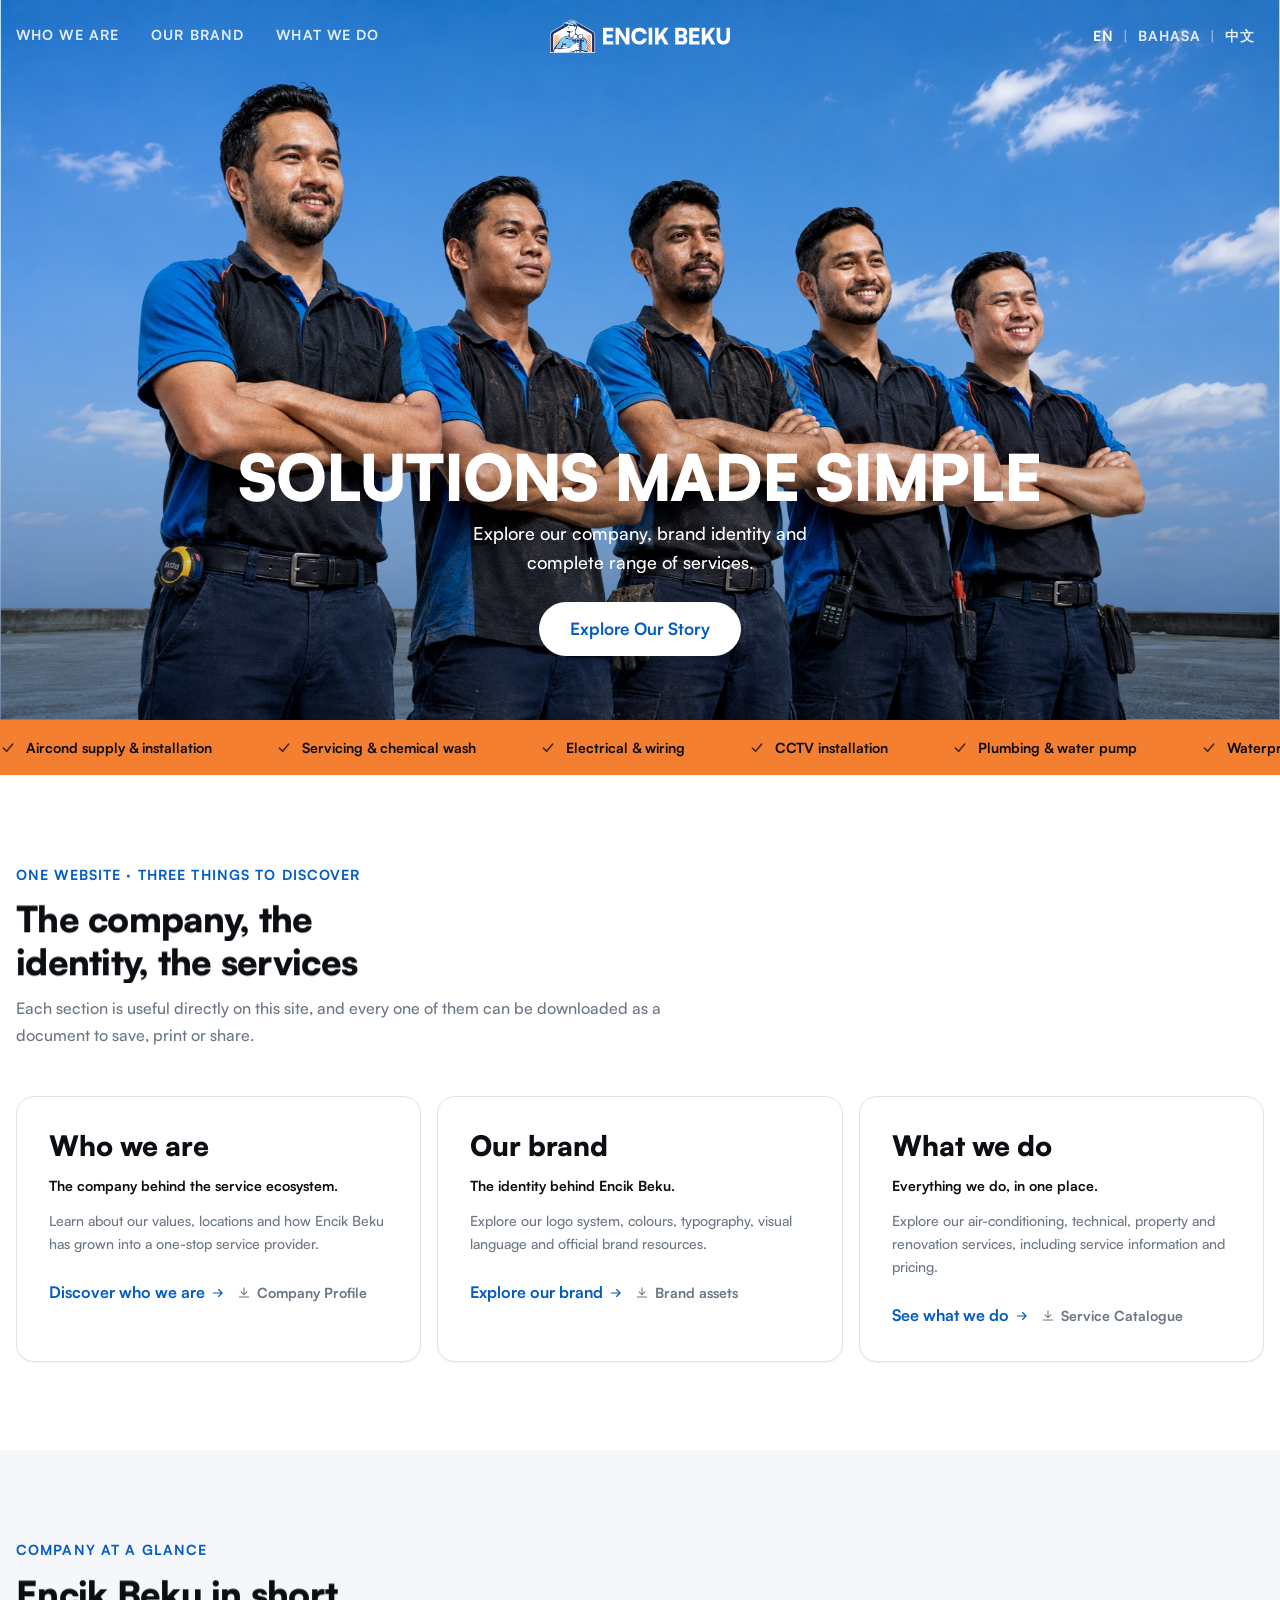
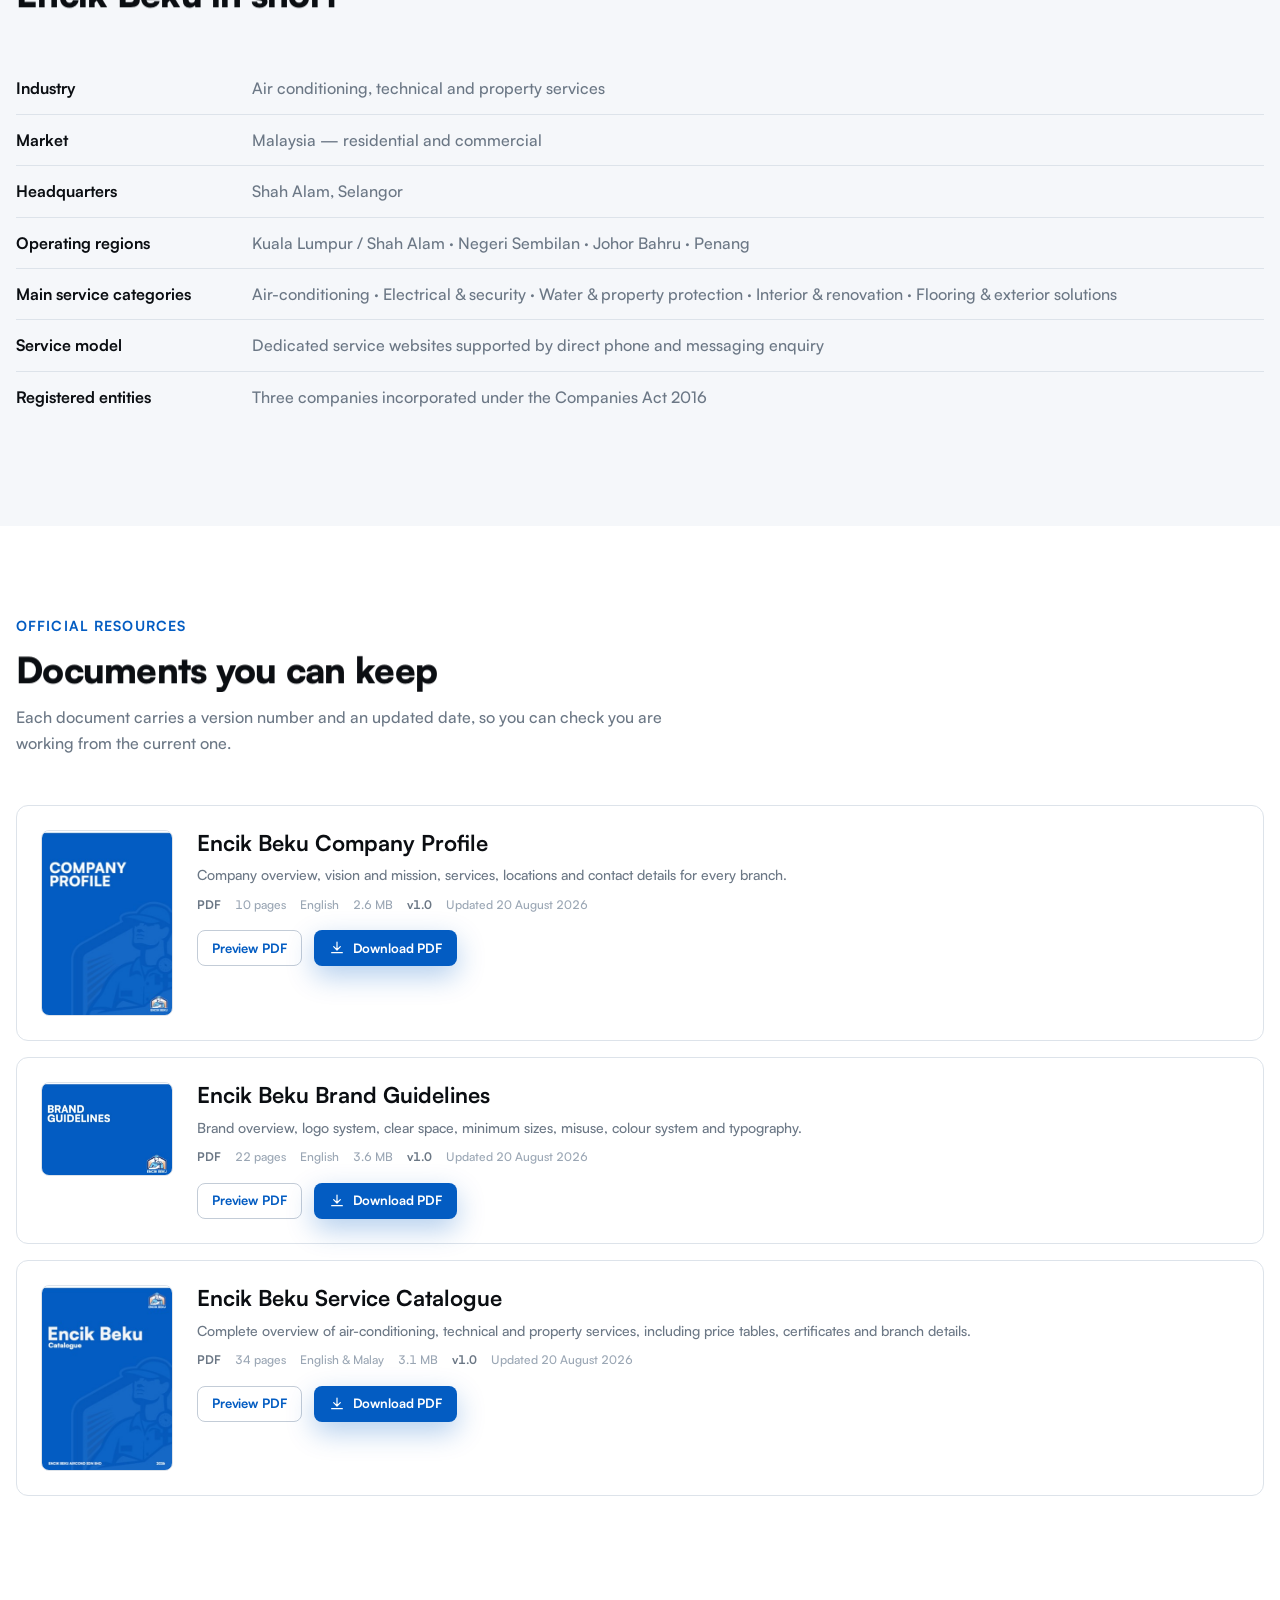
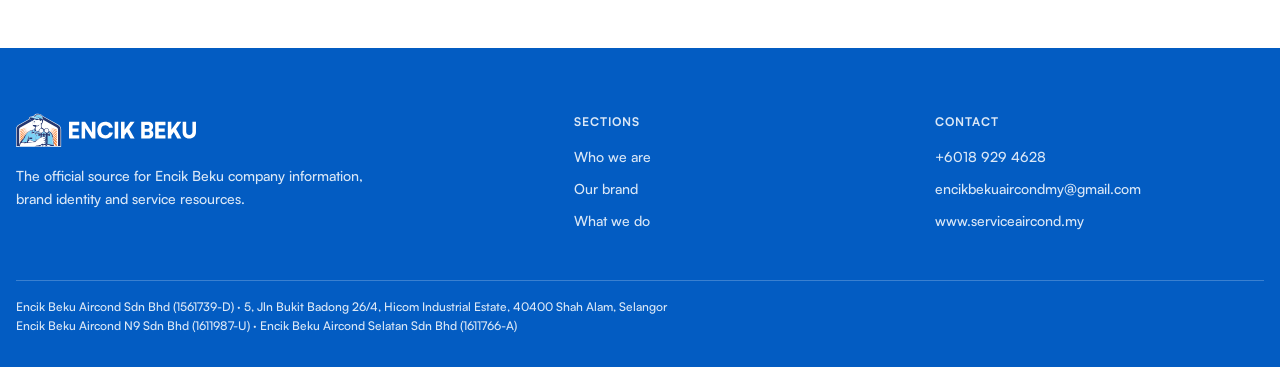
==== website/index.html @ e72db870 "Add the brand kit and the static site built from it The whole working tree was untracked until now, " ====
<!doctype html>
<html lang="en" data-theme="light">
<head>
<meta charset="utf-8">
<meta name="viewport" content="width=device-width, initial-scale=1">
<title>Encik Beku</title>
<meta name="description" content="The official source for Encik Beku company information, brand identity and guidelines, official brand assets, and complete service information with pricing.">
<link rel="stylesheet" href="../fonts/fonts.css?v=mtrzff9y">
<link rel="stylesheet" href="../tokens/tokens.css?v=mtrzff9y">
<link rel="stylesheet" href="site.css?v=mtrzff9y">
<link rel="icon" href="../svg/mark/encik-beku-mark-navy.svg">
</head>
<body>

<!-- Brand loader — horizontal wipe, per the webisoft reference.
     CSS-only and self-dismissing; see the note in site.css. -->
<div class="loader" aria-hidden="true">
  <div class="mark">
    <img class="wordmark" src="../svg/logo/encik-beku-primary-dark.svg" alt="">
  </div>
</div>

<svg width="0" height="0" style="position:absolute" aria-hidden="true"><defs>
  <g id="i-arrow" stroke="currentColor" stroke-width="2" fill="none" stroke-linecap="round" stroke-linejoin="round"><path d="M4 12h15M13 6l6 6-6 6"/></g>
  <g id="i-dl" stroke="currentColor" stroke-width="1.8" fill="none" stroke-linecap="round" stroke-linejoin="round"><path d="M12 3v12m0 0 5-5m-5 5-5-5M4 19h16"/></g>
  <g id="i-check" stroke="currentColor" stroke-width="2.4" fill="none" stroke-linecap="round" stroke-linejoin="round"><path d="m5 12 5 5L19 6"/></g>
</defs></svg>

<header class="site overlay">
  <div class="wrap nav">
    <nav>
      <a href="about.html" data-i18n="nav.about">Who we are</a>
      <a href="brand.html" data-i18n="nav.brand">Our brand</a>
      <a href="services.html" data-i18n="nav.services">What we do</a>
    </nav>
    <a class="brand" href="index.html" aria-label="Encik Beku"><img class="logo" src="../svg/logo/encik-beku-secondary-dark.svg" alt="Encik Beku"></a>
    <div class="langs" role="group" aria-label="Language">
      <button type="button" data-lang="en" aria-pressed="true">EN</button><span class="sep">|</span><button type="button" data-lang="ms" aria-pressed="false">Bahasa</button><span class="sep">|</span><button type="button" data-lang="zh" aria-pressed="false">中文</button>
    </div>
  </div>
</header>

<main>

<!-- The photograph, shown whole: no crop, no scrim, no filter. Its own
     aspect ratio sets the hero height. Copy overlaid bottom-left per the
     approved design; see the contrast note in site.css. -->
<section class="hero-overlay">
  <img src="img/hero-team-1788.jpg"
       srcset="img/hero-team-900.jpg 900w, img/hero-team-1788.jpg 1788w"
       sizes="100vw" width="1788" height="1006"
       alt="Five Encik Beku technicians standing together in uniform on a rooftop">
  <div class="copy">
    <div class="wrap">
      <h1 data-i18n="hero.title">Solutions Made Simple</h1>
      <p class="lede" data-i18n="hero.lede">Explore our company, brand identity and complete range of services.</p>
      <div class="cta-row">
        <a class="btn btn-lg pill on-photo" href="about.html" data-i18n="hero.cta">Explore Our Story</a>
      </div>
    </div>
  </div>
</section>

<!-- The one accent field on the page. Items are service statements, not
     performance claims — see CLAIMS-TO-VERIFY.md. Duplicated once and marked
     aria-hidden so the marquee can loop seamlessly without repeating to
     screen readers. -->
<div class="strip">
  <div class="track">
    <div class="item"><svg width="16" height="16" viewBox="0 0 24 24" aria-hidden="true"><use href="#i-check"/></svg>Aircond supply &amp; installation</div>
    <div class="item"><svg width="16" height="16" viewBox="0 0 24 24" aria-hidden="true"><use href="#i-check"/></svg>Servicing &amp; chemical wash</div>
    <div class="item"><svg width="16" height="16" viewBox="0 0 24 24" aria-hidden="true"><use href="#i-check"/></svg>Electrical &amp; wiring</div>
    <div class="item"><svg width="16" height="16" viewBox="0 0 24 24" aria-hidden="true"><use href="#i-check"/></svg>CCTV installation</div>
    <div class="item"><svg width="16" height="16" viewBox="0 0 24 24" aria-hidden="true"><use href="#i-check"/></svg>Plumbing &amp; water pump</div>
    <div class="item"><svg width="16" height="16" viewBox="0 0 24 24" aria-hidden="true"><use href="#i-check"/></svg>Waterproofing</div>
    <div class="item"><svg width="16" height="16" viewBox="0 0 24 24" aria-hidden="true"><use href="#i-check"/></svg>Interior &amp; renovation</div>
    <div class="item"><svg width="16" height="16" viewBox="0 0 24 24" aria-hidden="true"><use href="#i-check"/></svg>Published pricing</div>
    <div class="item" aria-hidden="true"><svg width="16" height="16" viewBox="0 0 24 24"><use href="#i-check"/></svg>Aircond supply &amp; installation</div>
    <div class="item" aria-hidden="true"><svg width="16" height="16" viewBox="0 0 24 24"><use href="#i-check"/></svg>Servicing &amp; chemical wash</div>
    <div class="item" aria-hidden="true"><svg width="16" height="16" viewBox="0 0 24 24"><use href="#i-check"/></svg>Electrical &amp; wiring</div>
    <div class="item" aria-hidden="true"><svg width="16" height="16" viewBox="0 0 24 24"><use href="#i-check"/></svg>CCTV installation</div>
    <div class="item" aria-hidden="true"><svg width="16" height="16" viewBox="0 0 24 24"><use href="#i-check"/></svg>Plumbing &amp; water pump</div>
    <div class="item" aria-hidden="true"><svg width="16" height="16" viewBox="0 0 24 24"><use href="#i-check"/></svg>Waterproofing</div>
    <div class="item" aria-hidden="true"><svg width="16" height="16" viewBox="0 0 24 24"><use href="#i-check"/></svg>Interior &amp; renovation</div>
    <div class="item" aria-hidden="true"><svg width="16" height="16" viewBox="0 0 24 24"><use href="#i-check"/></svg>Published pricing</div>
  </div>
</div>

<section class="section">
  <div class="wrap">
    <div class="sec-head">
      <div class="eyebrow" data-anim="rise" data-i18n="pillars.eyebrow">One website · three things to discover</div>
      <h2 data-anim="lines" data-i18n="pillars.title">The company, the identity, the services</h2>
      <p data-anim="rise">Each section is useful directly on this site, and every one of them can be downloaded as a document to save, print or share.</p>
    </div>

    <div class="grid g3" data-anim="stagger">
      <article class="pillar">
        <h3 data-i18n="p1.title">Who we are</h3>
        <p class="claim" data-i18n="p1.claim">The company behind the service ecosystem.</p>
        <p>Learn about our values, locations and how Encik Beku has grown into a one-stop service provider.</p>
        <div class="acts">
          <a class="primary" href="about.html">Discover who we are <svg width="14" height="14" viewBox="0 0 24 24" aria-hidden="true"><use href="#i-arrow"/></svg></a>
          <a class="secondary" href="downloads/Encik-Beku-Company-Profile-2026-v1.0.pdf" download><svg width="14" height="14" viewBox="0 0 24 24" aria-hidden="true"><use href="#i-dl"/></svg>Company Profile</a>
        </div>
      </article>

      <article class="pillar">
        <h3 data-i18n="p2.title">Our brand</h3>
        <p class="claim" data-i18n="p2.claim">The identity behind Encik Beku.</p>
        <p>Explore our logo system, colours, typography, visual language and official brand resources.</p>
        <div class="acts">
          <a class="primary" href="brand.html">Explore our brand <svg width="14" height="14" viewBox="0 0 24 24" aria-hidden="true"><use href="#i-arrow"/></svg></a>
          <a class="secondary" href="brand.html#assets"><svg width="14" height="14" viewBox="0 0 24 24" aria-hidden="true"><use href="#i-dl"/></svg>Brand assets</a>
        </div>
      </article>

      <article class="pillar">
        <h3 data-i18n="p3.title">What we do</h3>
        <p class="claim" data-i18n="p3.claim">Everything we do, in one place.</p>
        <p>Explore our air-conditioning, technical, property and renovation services, including service information and pricing.</p>
        <div class="acts">
          <a class="primary" href="services.html">See what we do <svg width="14" height="14" viewBox="0 0 24 24" aria-hidden="true"><use href="#i-arrow"/></svg></a>
          <a class="secondary" href="downloads/Encik-Beku-Service-Catalogue-2026-v1.0.pdf" download><svg width="14" height="14" viewBox="0 0 24 24" aria-hidden="true"><use href="#i-dl"/></svg>Service Catalogue</a>
        </div>
      </article>
    </div>
  </div>
</section>

<section class="section tint">
  <div class="wrap">
    <div class="sec-head">
      <div class="eyebrow" data-anim="rise" data-i18n="glance.eyebrow">Company at a glance</div>
      <h2 data-anim="lines" data-i18n="glance.title">Encik Beku in short</h2>
    </div>
    <dl class="deflist" data-anim="stagger">
      <div class="defrow"><dt data-i18n="g.industry">Industry</dt><dd>Air conditioning, technical and property services</dd></div>
      <div class="defrow"><dt data-i18n="g.market">Market</dt><dd>Malaysia — residential and commercial</dd></div>
      <div class="defrow"><dt data-i18n="g.hq">Headquarters</dt><dd>Shah Alam, Selangor</dd></div>
      <div class="defrow"><dt data-i18n="g.regions">Operating regions</dt><dd>Kuala Lumpur / Shah Alam · Negeri Sembilan · Johor Bahru · Penang</dd></div>
      <div class="defrow"><dt data-i18n="g.cats">Main service categories</dt><dd>Air-conditioning · Electrical &amp; security · Water &amp; property protection · Interior &amp; renovation · Flooring &amp; exterior solutions</dd></div>
      <div class="defrow"><dt data-i18n="g.model">Service model</dt><dd>Dedicated service websites supported by direct phone and messaging enquiry</dd></div>
      <div class="defrow"><dt data-i18n="g.entities">Registered entities</dt><dd>Three companies incorporated under the Companies Act 2016</dd></div>
    </dl>
  </div>
</section>

<section class="section">
  <div class="wrap">
    <div class="sec-head">
      <div class="eyebrow" data-anim="rise" data-i18n="docs.eyebrow">Official resources</div>
      <h2 data-anim="lines" data-i18n="docs.title">Documents you can keep</h2>
      <p data-anim="rise">Each document carries a version number and an updated date, so you can check you are working from the current one.</p>
    </div>
    <div class="grid" style="gap:var(--eb-space-4)" data-anim="stagger">

      <article class="dlcard">
        <div class="cover"><img src="img/covers/company-profile.jpg" alt="" width="296" height="420"></div>
        <div class="body">
          <h3 data-i18n="doc.profile">Encik Beku Company Profile</h3>
          <p>Company overview, vision and mission, services, locations and contact details for every branch.</p>
          <div class="specs"><span><b>PDF</b></span><span>10 pages</span><span>English</span><span>2.6 MB</span><span><b>v1.0</b></span><span>Updated 20 August 2026</span></div>
          <div class="acts">
            <a class="btn btn-ghost btn-sm" href="downloads/Encik-Beku-Company-Profile-2026-v1.0.pdf" target="_blank" rel="noopener" data-i18n="doc.preview">Preview PDF</a>
            <a class="btn btn-primary btn-sm" href="downloads/Encik-Beku-Company-Profile-2026-v1.0.pdf" download><svg width="16" height="16" viewBox="0 0 24 24" aria-hidden="true"><use href="#i-dl"/></svg><span data-i18n="doc.download">Download PDF</span></a>
          </div>
        </div>
      </article>

      <article class="dlcard">
        <div class="cover"><img src="img/covers/brand-guidelines.jpg" alt="" width="420" height="296"></div>
        <div class="body">
          <h3 data-i18n="doc.brand">Encik Beku Brand Guidelines</h3>
          <p>Brand overview, logo system, clear space, minimum sizes, misuse, colour system and typography.</p>
          <div class="specs"><span><b>PDF</b></span><span>22 pages</span><span>English</span><span>3.6 MB</span><span><b>v1.0</b></span><span>Updated 20 August 2026</span></div>
          <div class="acts">
            <a class="btn btn-ghost btn-sm" href="downloads/Encik-Beku-Brand-Guidelines-2026-v1.0.pdf" target="_blank" rel="noopener" data-i18n="doc.preview">Preview PDF</a>
            <a class="btn btn-primary btn-sm" href="downloads/Encik-Beku-Brand-Guidelines-2026-v1.0.pdf" download><svg width="16" height="16" viewBox="0 0 24 24" aria-hidden="true"><use href="#i-dl"/></svg><span data-i18n="doc.download">Download PDF</span></a>
          </div>
        </div>
      </article>

      <article class="dlcard">
        <div class="cover"><img src="img/covers/service-catalogue.jpg" alt="" width="296" height="420"></div>
        <div class="body">
          <h3 data-i18n="doc.cat">Encik Beku Service Catalogue</h3>
          <p>Complete overview of air-conditioning, technical and property services, including price tables, certificates and branch details.</p>
          <div class="specs"><span><b>PDF</b></span><span>34 pages</span><span>English &amp; Malay</span><span>3.1 MB</span><span><b>v1.0</b></span><span>Updated 20 August 2026</span></div>
          <div class="acts">
            <a class="btn btn-ghost btn-sm" href="downloads/Encik-Beku-Service-Catalogue-2026-v1.0.pdf" target="_blank" rel="noopener" data-i18n="doc.preview">Preview PDF</a>
            <a class="btn btn-primary btn-sm" href="downloads/Encik-Beku-Service-Catalogue-2026-v1.0.pdf" download><svg width="16" height="16" viewBox="0 0 24 24" aria-hidden="true"><use href="#i-dl"/></svg><span data-i18n="doc.download">Download PDF</span></a>
          </div>
        </div>
      </article>

    </div>
  </div>
</section>

</main>

<footer class="site">
  <div class="wrap">
    <div class="foot-grid">
      <div>
        <img src="../svg/logo/encik-beku-secondary-dark.svg" alt="Encik Beku">
        <p style="max-width:38ch">The official source for Encik Beku company information, brand identity and service resources.</p>
      </div>
      <div>
        <h4 data-i18n="foot.sections">Sections</h4>
        <ul>
          <li><a href="about.html">Who we are</a></li>
          <li><a href="brand.html">Our brand</a></li>
          <li><a href="services.html">What we do</a></li>
        </ul>
      </div>
      <div>
        <h4 data-i18n="foot.contact">Contact</h4>
        <ul>
          <li><a href="tel:+60189294628">+6018 929 4628</a></li>
          <li><a href="mailto:encikbekuaircondmy@gmail.com">encikbekuaircondmy@gmail.com</a></li>
          <li><a href="https://www.serviceaircond.my">www.serviceaircond.my</a></li>
        </ul>
      </div>
    </div>
    <div class="legal">
      Encik Beku Aircond Sdn Bhd (1561739-D) · 5, Jln Bukit Badong 26/4, Hicom Industrial Estate, 40400 Shah Alam, Selangor<br>
      Encik Beku Aircond N9 Sdn Bhd (1611987-U) · Encik Beku Aircond Selatan Sdn Bhd (1611766-A)
    </div>
  </div>
</footer>

<script src="anim.js?v=mtrzff9y"></script>
<script src="i18n.js"></script>
</body>
</html>
---- fonts/fonts.css ----
/* ─────────────────────────────────────────────────────────────
 * ENCIK BEKU — Satoshi @font-face declarations
 *
 * Import once, before tokens.css. From your app's stylesheet, using paths
 * relative to that stylesheet — for example:
 *   @import url('../fonts/fonts.css');
 *   @import url('../tokens/tokens.css');
 *
 * The src paths BELOW are relative to this file, so keep fonts.css sitting
 * next to the .otf files when you move the folder.
 * Licence: see LICENSE-SATOSHI.md — read it before redistributing.
 * ─────────────────────────────────────────────────────────────
 */

@font-face {
  font-family: 'Satoshi';
  src: url('./Satoshi-Light.otf') format('opentype');
  font-weight: 300;
  font-style: normal;
  font-display: swap;
}
@font-face {
  font-family: 'Satoshi';
  src: url('./Satoshi-LightItalic.otf') format('opentype');
  font-weight: 300;
  font-style: italic;
  font-display: swap;
}
@font-face {
  font-family: 'Satoshi';
  src: url('./Satoshi-Regular.otf') format('opentype');
  font-weight: 400;
  font-style: normal;
  font-display: swap;
}
@font-face {
  font-family: 'Satoshi';
  src: url('./Satoshi-Italic.otf') format('opentype');
  font-weight: 400;
  font-style: italic;
  font-display: swap;
}

/* Medium 500 — body copy (Guidelines p.22) */
@font-face {
  font-family: 'Satoshi';
  src: url('./Satoshi-Medium.otf') format('opentype');
  font-weight: 500;
  font-style: normal;
  font-display: swap;
}
@font-face {
  font-family: 'Satoshi';
  src: url('./Satoshi-MediumItalic.otf') format('opentype');
  font-weight: 500;
  font-style: italic;
  font-display: swap;
}

/* Bold 700 — subheadlines */
@font-face {
  font-family: 'Satoshi';
  src: url('./Satoshi-Bold.otf') format('opentype');
  font-weight: 700;
  font-style: normal;
  font-display: swap;
}
@font-face {
  font-family: 'Satoshi';
  src: url('./Satoshi-BoldItalic.otf') format('opentype');
  font-weight: 700;
  font-style: italic;
  font-display: swap;
}

/* Black 900 — headlines */
@font-face {
  font-family: 'Satoshi';
  src: url('./Satoshi-Black.otf') format('opentype');
  font-weight: 900;
  font-style: normal;
  font-display: swap;
}
@font-face {
  font-family: 'Satoshi';
  src: url('./Satoshi-BlackItalic.otf') format('opentype');
  font-weight: 900;
  font-style: italic;
  font-display: swap;
}
---- tokens/tokens.css ----
/* ─────────────────────────────────────────────────────────────
 * ENCIK BEKU — design tokens (CSS custom properties)
 * v1.0.0 · locked 2026-08-19 · Encik Beku Aircond Sdn Bhd
 *
 * GENERATED FILE — do not edit by hand.
 * Source: tokens/tokens.source.mjs · rebuild: node tools/build-tokens.mjs
 * ─────────────────────────────────────────────────────────────
 */


:root {

  /* ── Brand palette · 60/30/10 (Guidelines p.19) ───────── */
  --eb-tech-blue: #035CC2;   /* Primary · 60% · dominant brand colour */
  --eb-french-blue: #1B3F83; /* Secondary · 30% · deep headlines, dark surfaces */
  --eb-fresh-sky: #00B0FC;   /* Secondary · 30% · bright highlight, fills only */
  --eb-frozen-lake: #7BD2F6; /* Accent · 10% · soft tint, callout fills */
  --eb-pumpkin: #F47F30;     /* Accent · 10% · the only warm accent, CTAs */

  /* ── Logo inks · reproduction ONLY, never for layout ──── */
  --eb-ink-navy: #24366F;
  --eb-ink-orange: #F67F31;
  --eb-ink-sky: #7BD3F7;
  --eb-ink-white: #FFFFFF;

  /* ── Blue scale ──────────────────────────────────────── */
  --eb-blue-50: #EAF3FD;
  --eb-blue-100: #D2E6FB;
  --eb-blue-200: #A9CFF6;
  --eb-blue-300: #7BD2F6;
  --eb-blue-400: #2D86E0;
  --eb-blue-500: #035CC2;
  --eb-blue-600: #024A9E;
  --eb-blue-700: #1B3F83;
  --eb-blue-800: #142F62;
  --eb-blue-900: #0D1F42;

  /* ── Neutral scale ───────────────────────────────────── */
  --eb-neutral-0: #FFFFFF;
  --eb-neutral-50: #F5F7FA;
  --eb-neutral-100: #ECEFF3;
  --eb-neutral-200: #DDE3EA;
  --eb-neutral-300: #C3CCD7;
  --eb-neutral-400: #9AA6B4;
  --eb-neutral-500: #6B7785;
  --eb-neutral-600: #4B5563;
  --eb-neutral-700: #333B45;
  --eb-neutral-800: #1C222A;
  --eb-neutral-900: #0B0E12;

  /* ── Accessibility-derived (CI.md §9) ─────────────────── */
  --eb-pumpkin-ink: #B84E06;
  --eb-on-accent: #0B0E12;

  /* ── Status · outside the brand palette by design ─────── */
  --eb-success: #0D8149;
  --eb-warning: #B54708;
  --eb-danger: #B42318;
  --eb-info: #1B3F83;
  --eb-whatsapp: #25D366;

  /* ── Typography (Guidelines p.21–22) ──────────────────── */
  --eb-font-sans: 'Satoshi', system-ui, -apple-system, 'Segoe UI', Roboto, sans-serif;
  --eb-font-display: 'Satoshi', system-ui, sans-serif;
  --eb-fw-light: 300;
  --eb-fw-regular: 400;
  --eb-fw-medium: 500;
  --eb-fw-bold: 700;
  --eb-fw-black: 900;
  --eb-text-xs: 0.75rem;
  --eb-text-sm: 0.875rem;
  --eb-text-base: 1rem;
  --eb-text-md: 1.125rem;
  --eb-text-lg: 1.375rem;
  --eb-text-xl: 1.75rem;
  --eb-text-2xl: 2.25rem;
  --eb-text-3xl: 3rem;
  --eb-text-4xl: 4rem;
  --eb-text-5xl: 5.25rem;
  --eb-leading-tight: 1.02;
  --eb-leading-snug: 1.18;
  --eb-leading-normal: 1.5;
  --eb-leading-relaxed: 1.65;
  --eb-tracking-tight: -0.02em;
  --eb-tracking-snug: -0.01em;
  --eb-tracking-normal: 0;
  --eb-tracking-wide: 0.08em;

  /* ── Space · radius · shadow · motion ─────────────────── */
  --eb-space-1: 4px;
  --eb-space-2: 8px;
  --eb-space-3: 12px;
  --eb-space-4: 16px;
  --eb-space-5: 24px;
  --eb-space-6: 32px;
  --eb-space-7: 48px;
  --eb-space-8: 64px;
  --eb-space-9: 96px;
  --eb-space-10: 128px;
  --eb-radius-xs: 4px;
  --eb-radius-sm: 8px;
  --eb-radius-md: 12px;
  --eb-radius-lg: 18px;
  --eb-radius-xl: 26px;
  --eb-radius-pill: 999px;
  --eb-shadow-xs: 0 1px 2px rgba(13, 31, 66, 0.06);
  --eb-shadow-sm: 0 2px 6px rgba(13, 31, 66, 0.08);
  --eb-shadow-md: 0 8px 20px rgba(13, 31, 66, 0.10);
  --eb-shadow-lg: 0 18px 40px rgba(13, 31, 66, 0.14);
  --eb-shadow-brand: 0 10px 28px rgba(3, 92, 194, 0.30);
  --eb-shadow-accent: 0 8px 20px rgba(244, 127, 48, 0.32);
  --eb-dur-fast: 140ms;
  --eb-dur: 220ms;
  --eb-dur-slow: 420ms;
  --eb-ease: cubic-bezier(0.22, 1, 0.36, 1);
  --eb-ease-in-out: cubic-bezier(0.4, 0, 0.2, 1);

  /* ── Semantic · light theme (consume these) ───────────── */
  --eb-fg-1: #0B0E12;
  --eb-fg-2: #6B7785;
  --eb-fg-3: #9AA6B4;
  --eb-fg-brand: #035CC2;
  --eb-fg-on-brand: #FFFFFF;
  --eb-fg-on-brand-muted: rgba(255, 255, 255, 0.86);
  --eb-fg-on-brand-subtle: rgba(255, 255, 255, 0.72);
  --eb-border-on-brand: rgba(255, 255, 255, 0.22);
  --eb-border-on-brand-strong: rgba(255, 255, 255, 0.45);
  --eb-bg-on-brand-hover: rgba(255, 255, 255, 0.12);
  --eb-fg-on-accent: #0B0E12;
  --eb-fg-accent: #B84E06;
  --eb-bg-1: #FFFFFF;
  --eb-bg-2: #F5F7FA;
  --eb-bg-3: #ECEFF3;
  --eb-bg-brand: #035CC2;
  --eb-bg-brand-deep: #1B3F83;
  --eb-bg-accent: #F47F30;
  --eb-bg-tint: #EAF3FD;
  --eb-border-1: #DDE3EA;
  --eb-border-2: #C3CCD7;
  --eb-border-brand: #035CC2;
  --eb-brand-hover: #024FA8;
  --eb-brand-press: #024089;
  --eb-accent-hover: #E06F1C;
  --eb-accent-press: #D2600F;
  --eb-focus-ring: rgba(3, 92, 194, 0.35);
}

/* ── Dark theme ───────────────────────────────────────────── */
:root[data-theme="dark"] {
  --eb-fg-1: #F5F7FA;
  --eb-fg-2: #C3CCD7;
  --eb-fg-3: #9AA6B4;
  --eb-fg-brand: #7BD2F6;
  --eb-fg-on-brand: #FFFFFF;
  --eb-fg-on-brand-muted: rgba(255, 255, 255, 0.86);
  --eb-fg-on-brand-subtle: rgba(255, 255, 255, 0.72);
  --eb-border-on-brand: rgba(255, 255, 255, 0.22);
  --eb-border-on-brand-strong: rgba(255, 255, 255, 0.45);
  --eb-bg-on-brand-hover: rgba(255, 255, 255, 0.12);
  --eb-fg-on-accent: #0B0E12;
  --eb-fg-accent: #F47F30;
  --eb-bg-1: #0D1F42;
  --eb-bg-2: #0A1730;
  --eb-bg-3: #142F62;
  --eb-bg-brand: #035CC2;
  --eb-bg-brand-deep: #1B3F83;
  --eb-bg-accent: #F47F30;
  --eb-bg-tint: rgba(123, 210, 246, 0.12);
  --eb-border-1: rgba(255, 255, 255, 0.14);
  --eb-border-2: rgba(255, 255, 255, 0.24);
  --eb-border-brand: #7BD2F6;
  --eb-brand-hover: #2D86E0;
  --eb-brand-press: #035CC2;
  --eb-accent-hover: #F79A5C;
  --eb-accent-press: #F47F30;
  --eb-focus-ring: rgba(123, 210, 246, 0.45);
}

@media (prefers-color-scheme: dark) {
  :root:not([data-theme="light"]) {
    --eb-fg-1: #F5F7FA;
    --eb-fg-2: #C3CCD7;
    --eb-fg-3: #9AA6B4;
    --eb-fg-brand: #7BD2F6;
    --eb-fg-on-brand: #FFFFFF;
    --eb-fg-on-brand-muted: rgba(255, 255, 255, 0.86);
    --eb-fg-on-brand-subtle: rgba(255, 255, 255, 0.72);
    --eb-border-on-brand: rgba(255, 255, 255, 0.22);
    --eb-border-on-brand-strong: rgba(255, 255, 255, 0.45);
    --eb-bg-on-brand-hover: rgba(255, 255, 255, 0.12);
    --eb-fg-on-accent: #0B0E12;
    --eb-fg-accent: #F47F30;
    --eb-bg-1: #0D1F42;
    --eb-bg-2: #0A1730;
    --eb-bg-3: #142F62;
    --eb-bg-brand: #035CC2;
    --eb-bg-brand-deep: #1B3F83;
    --eb-bg-accent: #F47F30;
    --eb-bg-tint: rgba(123, 210, 246, 0.12);
    --eb-border-1: rgba(255, 255, 255, 0.14);
    --eb-border-2: rgba(255, 255, 255, 0.24);
    --eb-border-brand: #7BD2F6;
    --eb-brand-hover: #2D86E0;
    --eb-brand-press: #035CC2;
    --eb-accent-hover: #F79A5C;
    --eb-accent-press: #F47F30;
    --eb-focus-ring: rgba(123, 210, 246, 0.45);
  }
}

/* ── Reduced motion ───────────────────────────────────────── */
@media (prefers-reduced-motion: reduce) {
  :root {
    --eb-dur-fast: 0ms;
    --eb-dur: 0ms;
    --eb-dur-slow: 0ms;
  }
}

/* ── Semantic type classes ────────────────────────────────── */
.eb-display {
  font-family: var(--eb-font-display);
  font-weight: var(--eb-fw-black);
  font-size: var(--eb-text-5xl);
  line-height: var(--eb-leading-tight);
  letter-spacing: var(--eb-tracking-tight);
  color: var(--eb-fg-1);
  text-transform: uppercase;
}
.eb-h1 {
  font-family: var(--eb-font-display);
  font-weight: var(--eb-fw-black);
  font-size: var(--eb-text-3xl);
  line-height: var(--eb-leading-tight);
  letter-spacing: var(--eb-tracking-tight);
  color: var(--eb-fg-1);
}
.eb-h2 {
  font-family: var(--eb-font-sans);
  font-weight: var(--eb-fw-black);
  font-size: var(--eb-text-2xl);
  line-height: var(--eb-leading-snug);
  letter-spacing: var(--eb-tracking-snug);
  color: var(--eb-fg-1);
}
.eb-h3 {
  font-family: var(--eb-font-sans);
  font-weight: var(--eb-fw-bold);
  font-size: var(--eb-text-xl);
  line-height: var(--eb-leading-snug);
  letter-spacing: var(--eb-tracking-snug);
  color: var(--eb-fg-1);
}
.eb-h4 {
  font-family: var(--eb-font-sans);
  font-weight: var(--eb-fw-bold);
  font-size: var(--eb-text-lg);
  line-height: var(--eb-leading-snug);
  letter-spacing: var(--eb-tracking-normal);
  color: var(--eb-fg-1);
}
.eb-body {
  font-family: var(--eb-font-sans);
  font-weight: var(--eb-fw-medium);
  font-size: var(--eb-text-base);
  line-height: var(--eb-leading-relaxed);
  letter-spacing: var(--eb-tracking-normal);
  color: var(--eb-fg-1);
}
.eb-body-sm {
  font-family: var(--eb-font-sans);
  font-weight: var(--eb-fw-medium);
  font-size: var(--eb-text-sm);
  line-height: var(--eb-leading-normal);
  letter-spacing: var(--eb-tracking-normal);
  color: var(--eb-fg-2);
}
.eb-caption {
  font-family: var(--eb-font-sans);
  font-weight: var(--eb-fw-medium);
  font-size: var(--eb-text-xs);
  line-height: var(--eb-leading-normal);
  letter-spacing: var(--eb-tracking-normal);
  color: var(--eb-fg-3);
}
.eb-eyebrow {
  font-family: var(--eb-font-sans);
  font-weight: var(--eb-fw-bold);
  font-size: var(--eb-text-sm);
  line-height: var(--eb-leading-normal);
  letter-spacing: var(--eb-tracking-wide);
  color: var(--eb-fg-brand);
  text-transform: uppercase;
}
.eb-price {
  font-family: var(--eb-font-sans);
  font-weight: var(--eb-fw-black);
  font-size: var(--eb-text-2xl);
  line-height: var(--eb-leading-tight);
  letter-spacing: var(--eb-tracking-tight);
  color: var(--eb-fg-brand);
}
---- website/site.css ----
/* ─────────────────────────────────────────────────────────────
 * ENCIK BEKU — website styles
 *
 * Shared by index / about / brand / catalog. Every colour, size,
 * radius, shadow and duration resolves to an --eb-* token from the
 * brand kit. A raw hex in this file is a gap in the kit, and belongs
 * in tokens/tokens.source.mjs — not here.
 * ───────────────────────────────────────────────────────────── */

/* ═══════════════════════════════════════════════════════════
 * Type scale
 *
 * Modelled on hatamex.agency, read from their stylesheet rather than
 * guessed: they do NOT scale the root font size at all
 * (`html{scroll-behavior:smooth;overflow-x:hidden}` — no font-size).
 * Type is fixed, steps at breakpoints, and simply stops growing; the
 * container caps at 1312px and centres.
 *
 * This replaces the earlier `font-size: clamp(16px, 1.25vw, 32px)`,
 * which scaled the root with the viewport. That made the layout
 * proportional, but it also meant body copy hit 32px on a 2560 display —
 * which is why the site read as oversized in fullscreen.
 *
 * Headings still use clamp(), but every ceiling is a fixed rem value.
 * With the root pinned at 16px those ceilings are absolute, so type
 * grows with the window up to a point and then holds.
 * ═══════════════════════════════════════════════════════════ */
html {
  font-size: 100%;          /* 16px. Never scaled — see above. */
  color-scheme: light;      /* single-theme; ignore the browser's dark setting */
  overflow-x: hidden;       /* nothing may push the page sideways */
}

:root {
  --eb-space-1: 0.25rem;  --eb-space-2: 0.5rem;   --eb-space-3: 0.75rem;
  --eb-space-4: 1rem;     --eb-space-5: 1.5rem;   --eb-space-6: 2rem;
  --eb-space-7: 3rem;     --eb-space-8: 4rem;     --eb-space-9: 5.5rem;
  --eb-space-10: 8rem;
  --eb-radius-xs: 0.25rem; --eb-radius-sm: 0.5rem; --eb-radius-md: 0.75rem;
  --eb-radius-lg: 1.125rem; --eb-radius-xl: 1.625rem;

  --eb-ease-quart: cubic-bezier(0.165, 0.84, 0.44, 1);
  --eb-ease-smooth: cubic-bezier(0.77, 0, 0.175, 1);
}

*, *::before, *::after { box-sizing: border-box; }
html { scroll-behavior: smooth; }
body {
  margin: 0;
  font-family: var(--eb-font-sans);
  font-weight: var(--eb-fw-medium);
  font-size: var(--eb-text-base);
  line-height: var(--eb-leading-relaxed);
  color: var(--eb-fg-1);
  background: var(--eb-bg-1);
  -webkit-font-smoothing: antialiased;
}
img { max-width: 100%; display: block; }
a { color: inherit; }

.wrap { width: min(82rem, 100% - var(--eb-space-6)); margin-inline: auto; }
.section { padding: var(--eb-space-9) 0; }
.section.tint { background: var(--eb-neutral-50); }
.section.tight { padding: var(--eb-space-8) 0; }

/* ── Type ────────────────────────────────────────────────── */
h1, h2, h3, h4 { margin: 0; text-wrap: balance; }
.eyebrow {
  font-size: var(--eb-text-sm); font-weight: var(--eb-fw-bold);
  letter-spacing: var(--eb-tracking-wide); text-transform: uppercase;
  color: var(--eb-fg-brand);
}
h1 {
  font-size: clamp(2rem, 4.4vw, 3.25rem);
  font-weight: var(--eb-fw-black);
  line-height: var(--eb-leading-tight);
  letter-spacing: var(--eb-tracking-tight);
}
h2 {
  font-size: clamp(1.5rem, 2.9vw, 2.25rem);
  font-weight: var(--eb-fw-black);
  line-height: var(--eb-leading-snug);
  letter-spacing: var(--eb-tracking-tight);
}
h3 { font-size: var(--eb-text-lg); font-weight: var(--eb-fw-bold); line-height: var(--eb-leading-snug); }
h4 { font-size: var(--eb-text-md); font-weight: var(--eb-fw-bold); }
p  { margin: 0; }
.lede { font-size: var(--eb-text-md); color: var(--eb-fg-2); max-width: 62ch; }
.prose { display: grid; gap: var(--eb-space-4); max-width: 68ch; color: var(--eb-fg-2); }
.prose strong { color: var(--eb-fg-1); font-weight: var(--eb-fw-bold); }
.sec-head { max-width: 64ch; margin-bottom: var(--eb-space-7); display: grid; gap: var(--eb-space-3); }
.sec-head p { color: var(--eb-fg-2); }
.muted { color: var(--eb-fg-2); }
.small { font-size: var(--eb-text-sm); }
.tnum  { font-variant-numeric: tabular-nums; }

/* ── Buttons ─────────────────────────────────────────────── */
.btn {
  display: inline-flex; align-items: center; justify-content: center;
  gap: var(--eb-space-2);
  height: 2.75rem; padding: 0 1.375rem;
  border: 1px solid transparent;
  border-radius: var(--eb-radius-sm);
  font: inherit; font-size: 0.9375rem; font-weight: var(--eb-fw-bold);
  letter-spacing: var(--eb-tracking-snug);
  white-space: nowrap; flex-shrink: 0;
  text-decoration: none; cursor: pointer;
  transition: transform var(--eb-dur-fast) var(--eb-ease),
              box-shadow var(--eb-dur-fast) var(--eb-ease),
              background-color var(--eb-dur-fast) var(--eb-ease);
}
.btn:hover { transform: translateY(-2px); }
.btn svg { flex-shrink: 0; }
.btn-lg { height: 3.375rem; padding: 0 1.875rem; font-size: 1.0625rem; }
.btn-sm { height: 2.25rem; padding: 0 0.875rem; font-size: 0.8125rem; }

.btn-primary { background: var(--eb-bg-brand); color: var(--eb-fg-on-brand); box-shadow: var(--eb-shadow-brand); }
.btn-primary:hover { background: var(--eb-brand-hover); }
/* Near-black ink, never white — white on Pumpkin is 2.65:1. CI.md §6.3 */
.btn-accent { background: var(--eb-bg-accent); color: var(--eb-on-accent); box-shadow: var(--eb-shadow-accent); }
.btn-accent:hover { background: var(--eb-accent-hover); }
.btn-ghost { background: transparent; color: var(--eb-fg-brand); border-color: var(--eb-border-2); }
.btn-ghost:hover { background: var(--eb-bg-2); }
.btn-ghost.on-blue { color: var(--eb-fg-on-brand); border-color: var(--eb-border-on-brand-strong); }
.btn-ghost.on-blue:hover { background: var(--eb-bg-on-brand-hover); }

:where(a, button, input, select):focus-visible {
  outline: 2px solid var(--eb-border-brand);
  outline-offset: 2px;
  box-shadow: 0 0 0 4px var(--eb-focus-ring);
}

/* ── Header ──────────────────────────────────────────────── */
header.site {
  position: sticky; top: 0; z-index: 50;
  background: var(--eb-bg-1);
  border-bottom: 1px solid var(--eb-border-1);
}
.nav {
  display: grid;
  grid-template-columns: 1fr auto 1fr;   /* nav · logo · language */
  align-items: center;
  gap: var(--eb-space-5);
  height: 4.5rem;
}
.nav .logo { width: 11.25rem; flex-shrink: 0; }   /* ≥120px secondary min, CI.md §2.8 */
.nav .brand { justify-self: center; display: block; }
.nav nav { display: flex; gap: var(--eb-space-6); align-items: center; }
.nav nav a {
  text-decoration: none;
  font-size: var(--eb-text-sm); font-weight: var(--eb-fw-bold);
  letter-spacing: var(--eb-tracking-wide); text-transform: uppercase;
  color: var(--eb-fg-2);
  padding: 0.375rem 0; border-bottom: 2px solid transparent;
  transition: color var(--eb-dur-fast) var(--eb-ease);
}
.nav nav a:hover { color: var(--eb-fg-brand); }
.nav nav a[aria-current="page"] { color: var(--eb-fg-brand); border-bottom-color: var(--eb-fg-brand); }

/* ── Language switcher ──────────────────────────────────────
 * One language per page is the rule (CI.md §8.3), so this swaps the whole
 * page rather than mixing. Rendered as buttons, not links: it changes the
 * current page's language, it does not navigate.
 */
.langs {
  justify-self: end;
  display: flex; align-items: center; gap: 0;
  font-size: var(--eb-text-sm); font-weight: var(--eb-fw-bold);
  letter-spacing: var(--eb-tracking-wide);
}
.langs button {
  appearance: none; background: none; border: 0; cursor: pointer;
  font: inherit; letter-spacing: inherit; text-transform: uppercase;
  color: var(--eb-fg-3); padding: 0.375rem 0.55rem;
  transition: color var(--eb-dur-fast) var(--eb-ease);
}
.langs button:hover { color: var(--eb-fg-brand); }
.langs button[aria-pressed="true"] { color: var(--eb-fg-1); }
.langs .sep { color: var(--eb-border-2); user-select: none; }

@media (max-width: 940px) {
  .nav {
    grid-template-columns: auto 1fr; gap: var(--eb-space-3);
    height: auto; padding: var(--eb-space-3) 0;
  }
  .nav .brand { justify-self: start; order: 1; }
  .nav .logo { width: 9.375rem; }
  .langs { order: 2; justify-self: end; }
  .nav nav { order: 3; grid-column: 1 / -1; overflow-x: auto; gap: var(--eb-space-4); }
}

/* Anchored sections must clear the sticky header */
:target, [id] { scroll-margin-top: 5.75rem; }

/* ── Page head ───────────────────────────────────────────── */
.pagehead {
  background: var(--eb-bg-1); color: var(--eb-fg-1);
  padding: var(--eb-space-9) 0 var(--eb-space-8);
  position: relative; overflow: hidden;
  border-bottom: 1px solid var(--eb-border-1);
}
.pagehead .wrap { position: relative; z-index: 1; }

/* Split hero — copy left, photograph right. The photo carries the right side,
   so the radiating-lines motif is suppressed here; running both makes the
   field busy and the stripes read as artefacts across the sky. */
.pagehead.split::after { display: none; }
.pagehead.split .wrap {
  display: grid; grid-template-columns: 1.02fr 0.98fr;
  gap: var(--eb-space-7); align-items: center;
}
.hero-photo {
  border-radius: var(--eb-radius-lg); overflow: hidden;
  box-shadow: 0 24px 60px rgba(13, 31, 66, .35);
  /* A hairline of Frozen Lake ties the photo to the palette without a border
     that would read as the keyline the logo rules forbid elsewhere. */
  outline: 1px solid var(--eb-border-on-brand); outline-offset: 0;
}
/* height:auto, not 100% — with `height:100%` the winner depends on whether the
   parent resolves a definite height, so the same markup rendered 370px tall on
   the multi-page site and 800px in the single-file build. Letting aspect-ratio
   govern alone makes the box deterministic in any container. */
.hero-photo img { display: block; width: 100%; height: auto; aspect-ratio: 3 / 2; object-fit: cover; }
@media (max-width: 900px) {
  .pagehead.split .wrap { grid-template-columns: 1fr; gap: var(--eb-space-6); }
  .hero-photo { order: -1; }
}
.pagehead .eyebrow { color: var(--eb-fg-brand); }
.pagehead h1 { margin: var(--eb-space-3) 0 var(--eb-space-4); }
.pagehead .lede { color: var(--eb-fg-2); }
.cta-row { display: flex; flex-wrap: wrap; gap: var(--eb-space-3); margin-top: var(--eb-space-5); }

/* ── Cards ───────────────────────────────────────────────── */
.card {
  background: var(--eb-bg-1); border: 1px solid var(--eb-border-1);
  border-radius: var(--eb-radius-md); padding: var(--eb-space-5);
  display: grid; gap: var(--eb-space-2); align-content: start;
}
.grid { display: grid; gap: var(--eb-space-4); }
.g2 { grid-template-columns: repeat(auto-fit, minmax(20rem, 1fr)); }
.g3 { grid-template-columns: repeat(auto-fit, minmax(17.5rem, 1fr)); }
.g4 { grid-template-columns: repeat(auto-fit, minmax(13.4375rem, 1fr)); }

/* Hub cards — the three doors */
.door {
  display: grid; gap: var(--eb-space-3); align-content: start;
  padding: var(--eb-space-6); border-radius: var(--eb-radius-lg);
  border: 1px solid var(--eb-border-1); background: var(--eb-bg-1);
  text-decoration: none; color: inherit;
  box-shadow: var(--eb-shadow-xs);
  transition: transform var(--eb-dur) var(--eb-ease), box-shadow var(--eb-dur) var(--eb-ease);
}
.door:hover { transform: translateY(-3px); box-shadow: var(--eb-shadow-lg); }
.door .ic {
  width: 3.25rem; height: 3.25rem; border-radius: var(--eb-radius-sm);
  display: grid; place-items: center;
  background: var(--eb-bg-tint); color: var(--eb-fg-brand);
}
.door .go {
  margin-top: var(--eb-space-2); font-weight: var(--eb-fw-bold);
  color: var(--eb-fg-brand); display: inline-flex; align-items: center; gap: 0.375rem;
  font-size: var(--eb-text-sm);
}

/* ── Stats ───────────────────────────────────────────────── */
.stat { border-top: 3px solid var(--eb-bg-brand); padding-top: var(--eb-space-4); }
.stat:nth-child(2) { border-color: var(--eb-fresh-sky); }
.stat:nth-child(3) { border-color: var(--eb-frozen-lake); }
.stat:nth-child(4) { border-color: var(--eb-bg-accent); }
.stat .big {
  font-size: var(--eb-text-3xl); font-weight: var(--eb-fw-black);
  line-height: 1; letter-spacing: var(--eb-tracking-tight); color: var(--eb-french-blue);
}
.stat .lbl { font-weight: var(--eb-fw-bold); margin: var(--eb-space-2) 0 var(--eb-space-1); }
.stat p { font-size: var(--eb-text-sm); color: var(--eb-fg-2); }

/* ── Download bar ────────────────────────────────────────── */
.dl {
  display: flex; flex-wrap: wrap; align-items: center; gap: var(--eb-space-4);
  padding: var(--eb-space-5); border-radius: var(--eb-radius-md);
  background: var(--eb-bg-1); border: 1px solid var(--eb-border-1);
}
.dl .txt { flex: 1 1 20rem; display: grid; gap: 0.25rem; }
.dl .txt b { font-weight: var(--eb-fw-bold); }
.dl .meta { font-size: var(--eb-text-sm); color: var(--eb-fg-2); }

/* ── Tables ──────────────────────────────────────────────── */
.tablewrap { overflow-x: auto; border-radius: var(--eb-radius-md); border: 1px solid var(--eb-border-1); }
table { width: 100%; border-collapse: collapse; font-size: var(--eb-text-sm); min-width: 32.5rem; }
thead th {
  text-align: left; padding: 0.75rem 0.875rem;
  background: var(--eb-bg-brand); color: var(--eb-fg-on-brand);
  font-size: var(--eb-text-xs); font-weight: var(--eb-fw-bold);
  letter-spacing: var(--eb-tracking-wide); text-transform: uppercase;
  white-space: nowrap;
}
thead th.num, td.num { text-align: right; font-variant-numeric: tabular-nums; white-space: nowrap; }
tbody td { padding: 0.6875rem 0.875rem; border-bottom: 1px solid var(--eb-border-1); vertical-align: top; }
tbody tr:last-child td, tbody tr:last-child th { border-bottom: 0; }
tbody tr:nth-child(even) { background: var(--eb-bg-2); }
tbody th {
  text-align: left; padding: 0.6875rem 0.875rem; font-weight: var(--eb-fw-bold);
  border-bottom: 1px solid var(--eb-border-1); white-space: nowrap;
}
caption {
  caption-side: top; text-align: left; padding: 0 0 var(--eb-space-3);
  font-weight: var(--eb-fw-bold); color: var(--eb-fg-1);
}
.hp {
  display: inline-block; min-width: 3.25rem; text-align: center;
  padding: 2px 8px; border-radius: var(--eb-radius-xs);
  background: var(--eb-bg-tint); color: var(--eb-french-blue);
  font-size: var(--eb-text-xs); font-weight: var(--eb-fw-bold);
}

/* ── Price / service blocks ──────────────────────────────── */
.svc-head {
  display: flex; flex-wrap: wrap; align-items: baseline; gap: var(--eb-space-3);
  margin-bottom: var(--eb-space-3);
}
.from-price {
  font-size: var(--eb-text-xl); font-weight: var(--eb-fw-black);
  color: var(--eb-fg-brand); letter-spacing: var(--eb-tracking-tight);
  font-variant-numeric: tabular-nums;
}
.from-label { font-size: var(--eb-text-sm); color: var(--eb-fg-2); }
.note {
  font-size: var(--eb-text-sm); color: var(--eb-fg-2);
  border-left: 3px solid var(--eb-frozen-lake);
  padding: 2px 0 2px var(--eb-space-3); margin-top: var(--eb-space-3);
}

/* ── Chips ───────────────────────────────────────────────── */
.chip {
  display: inline-flex; align-items: center; gap: 0.375rem;
  padding: 0.3125rem 0.75rem; border-radius: var(--eb-radius-pill);
  border: 1px solid; font-size: var(--eb-text-xs); font-weight: var(--eb-fw-bold);
  line-height: 1; white-space: nowrap;
}
.chip.brand   { background: var(--eb-bg-brand); color: var(--eb-fg-on-brand); border-color: transparent; }
.chip.accent  { background: var(--eb-bg-accent); color: var(--eb-on-accent); border-color: transparent; }
.chip.tint    { background: var(--eb-bg-tint); color: var(--eb-french-blue); border-color: transparent; }
.chip.ok      { background: rgba(13,129,73,.10); color: var(--eb-success); border-color: rgba(13,129,73,.24); }
.chip.no      { background: rgba(180,35,24,.10); color: var(--eb-danger);  border-color: rgba(180,35,24,.24); }

/* ── Brand page: swatches & assets ───────────────────────── */
.swatch { border-radius: var(--eb-radius-md); overflow: hidden; border: 1px solid var(--eb-border-1); }
.swatch .chip-fill { height: 6.75rem; display: grid; place-items: center; font-weight: var(--eb-fw-black); }
.swatch .meta { padding: var(--eb-space-4); display: grid; gap: 0.1875rem; font-size: var(--eb-text-sm); }
.swatch .meta b { font-size: var(--eb-text-base); font-weight: var(--eb-fw-bold); }
.swatch .meta code {
  font-family: ui-monospace, SFMono-Regular, Menlo, monospace;
  font-size: var(--eb-text-xs); color: var(--eb-fg-2);
}
.swatch .role { color: var(--eb-fg-2); }

.asset {
  border: 1px solid var(--eb-border-1); border-radius: var(--eb-radius-md);
  overflow: hidden; display: grid; grid-template-rows: 1fr auto;
}
.asset .prev { display: grid; place-items: center; padding: var(--eb-space-5); min-height: 9.375rem; }
.asset .prev.light { background: var(--eb-bg-2); }
.asset .prev.dark  { background: var(--eb-french-blue); }
.asset .prev img { width: 100%; max-width: 13.125rem; }
.asset .bar {
  display: flex; align-items: center; justify-content: space-between; gap: var(--eb-space-3);
  padding: var(--eb-space-3) var(--eb-space-4); border-top: 1px solid var(--eb-border-1);
  font-size: var(--eb-text-sm);
}
.asset .bar b { font-weight: var(--eb-fw-bold); }
.asset .bar .fmt { color: var(--eb-fg-2); font-size: var(--eb-text-xs); }
.dl-links { display: flex; gap: 0.625rem; }
.dl-links a {
  font-size: var(--eb-text-xs); font-weight: var(--eb-fw-bold);
  color: var(--eb-fg-brand); text-decoration: none;
  padding: 0.25rem 0.5625rem; border: 1px solid var(--eb-border-2); border-radius: var(--eb-radius-xs);
}
.dl-links a:hover { background: var(--eb-bg-tint); }

.rules { display: grid; gap: var(--eb-space-3); }
.rule {
  display: flex; gap: var(--eb-space-3); align-items: flex-start;
  padding: var(--eb-space-4); border-radius: var(--eb-radius-md);
  border: 1px solid var(--eb-border-1); background: var(--eb-bg-1);
}
.rule .n {
  width: 1.625rem; height: 1.625rem; flex-shrink: 0; border-radius: var(--eb-radius-pill);
  display: grid; place-items: center; font-size: var(--eb-text-xs);
  font-weight: var(--eb-fw-black); background: var(--eb-danger); color: var(--eb-fg-on-brand);
}

.typespec { display: grid; gap: var(--eb-space-4); }
.typerow {
  display: flex; flex-wrap: wrap; align-items: baseline; gap: var(--eb-space-4);
  padding-bottom: var(--eb-space-4); border-bottom: 1px solid var(--eb-border-1);
}
.typerow .demo { flex: 1 1 21.25rem; }
.typerow .spec { font-size: var(--eb-text-sm); color: var(--eb-fg-2); min-width: 11.875rem; }

/* ── Branches & contact ──────────────────────────────────── */
.branch { display: flex; gap: var(--eb-space-3); align-items: flex-start; }
.branch svg { color: var(--eb-fg-brand); flex-shrink: 0; margin-top: 0.1875rem; }
.branch b { display: block; }
.branch span { font-size: var(--eb-text-sm); color: var(--eb-fg-2); }

.band {
  background: var(--eb-bg-brand-deep); color: var(--eb-fg-on-brand);
  border-radius: var(--eb-radius-xl); padding: var(--eb-space-7);
  display: flex; flex-wrap: wrap; gap: var(--eb-space-5);
  align-items: center; justify-content: space-between;
}
.band p { margin-top: var(--eb-space-2); color: var(--eb-fg-on-brand-muted); max-width: 46ch; }

/* ── Footer ──────────────────────────────────────────────── */
footer.site {
  background: var(--eb-bg-brand); color: var(--eb-fg-on-brand-muted);
  padding: var(--eb-space-8) 0 var(--eb-space-6); font-size: var(--eb-text-sm);
  margin-top: var(--eb-space-8);
}
footer.site img { width: 11.25rem; margin-bottom: var(--eb-space-4); }
.foot-grid { display: grid; grid-template-columns: 1.6fr 1fr 1fr; gap: var(--eb-space-6); }
@media (max-width: 780px) { .foot-grid { grid-template-columns: 1fr; } }
footer.site h4 {
  font-size: var(--eb-text-xs); text-transform: uppercase;
  letter-spacing: var(--eb-tracking-wide); color: var(--eb-fg-on-brand-muted);
  margin-bottom: var(--eb-space-3);
}
footer.site ul { list-style: none; margin: 0; padding: 0; display: grid; gap: var(--eb-space-2); }
/* WCAG 2.2 SC 2.5.8 — a footer link is a standalone target, not inline
   prose, so it needs 24px at every width. Mobile widens it to 44px below. */
footer.site ul a { display: inline-flex; align-items: center; min-height: 1.5rem; }
footer.site a { text-decoration: none; }
footer.site a:hover { color: var(--eb-fg-on-brand); }
.legal {
  margin-top: var(--eb-space-7); padding-top: var(--eb-space-4);
  border-top: 1px solid var(--eb-border-on-brand);
  color: var(--eb-fg-on-brand-muted); font-size: var(--eb-text-xs); line-height: 1.6;
}


@media (prefers-reduced-motion: reduce) {
  html { scroll-behavior: auto; }
  .btn:hover, .door:hover { transform: none; }
}


/* ═══════════════════════════════════════════════════════════
 * Resource-site components
 * The site is a corporate profile + brand book + catalogue, not a
 * sales page: informational actions, no urgency devices, no floating
 * contact button. See Website Structure brief §1 and §24.
 * ═══════════════════════════════════════════════════════════ */

/* ── Pillar cards (homepage) ─────────────────────────────── */
.pillar {
  display: grid; gap: var(--eb-space-3); align-content: start;
  padding: var(--eb-space-6); border-radius: var(--eb-radius-lg);
  border: 1px solid var(--eb-border-1); background: var(--eb-bg-1);
  box-shadow: var(--eb-shadow-xs);
}
.pillar h3 { font-size: var(--eb-text-xl); font-weight: var(--eb-fw-black); }
.pillar .claim { font-weight: var(--eb-fw-bold); color: var(--eb-fg-1); }
.pillar p { color: var(--eb-fg-2); font-size: var(--eb-text-sm); }
.pillar .acts { display: flex; flex-wrap: wrap; gap: var(--eb-space-3); margin-top: var(--eb-space-3); }
.pillar .primary {
  font-weight: var(--eb-fw-bold); color: var(--eb-fg-brand);
  text-decoration: none; display: inline-flex; align-items: center; gap: 0.375rem;
}
.pillar .primary:hover { text-decoration: underline; }
.pillar .secondary {
  font-size: var(--eb-text-sm); font-weight: var(--eb-fw-bold);
  color: var(--eb-fg-2); text-decoration: none;
  display: inline-flex; align-items: center; gap: 0.375rem;
}
.pillar .secondary:hover { color: var(--eb-fg-brand); }

/* ── Service cards & category bands ──────────────────────────
   Encik Beku's own work photography, lifted out of the source PDFs by
   tools/build-service-photos.sh. Every frame is the same cast in the same
   uniform, so the set reads as one company rather than as stock.
   The originals are portrait; both crops sit high because the work — hands,
   tools, the unit being serviced — is in the upper half of every frame. */
.svccard {
  display: grid; grid-template-rows: auto 1fr; align-content: start;
  border: 1px solid var(--eb-border-1); border-radius: var(--eb-radius-md);
  background: var(--eb-bg-1); overflow: hidden;
}
.svccard img {
  display: block; width: 100%; height: auto; aspect-ratio: 4 / 5;
  object-fit: cover; object-position: 50% 30%;
  align-self: start;            /* a stretched grid item ignores aspect-ratio */
  background: var(--eb-bg-2);
}
.svccard .txt { padding: var(--eb-space-4) var(--eb-space-5) var(--eb-space-5); }
.svccard h4 { font-size: var(--eb-text-base); margin-bottom: 0.35rem; }
.svccard p { color: var(--eb-fg-2); font-size: var(--eb-text-sm); }

/* A category opens with a face, so a long price list gains a rhythm. */
.catband {
  display: grid; grid-template-columns: 13.5rem minmax(0, 1fr);
  gap: var(--eb-space-6); align-items: center;
  margin-bottom: var(--eb-space-7);
}
.catband img {
  display: block; width: 100%; height: auto; aspect-ratio: 4 / 5;
  align-self: start;
  object-fit: cover; object-position: 50% 30%;
  border-radius: var(--eb-radius-md); background: var(--eb-bg-2);
}
.catband .sec-head { margin-bottom: 0; }
@media (max-width: 700px) {
  .catband { grid-template-columns: 1fr; gap: var(--eb-space-4); }
  .catband img { aspect-ratio: 16 / 9; object-position: 50% 28%; }
}

/* ── Download card — brief §20 ───────────────────────────── */
.dlcard {
  display: grid; grid-template-columns: 8.25rem 1fr;
  gap: var(--eb-space-5); align-items: start;
  padding: var(--eb-space-5); border-radius: var(--eb-radius-md);
  border: 1px solid var(--eb-border-1); background: var(--eb-bg-1);
}
.dlcard .cover {
  border-radius: var(--eb-radius-sm); overflow: hidden;
  border: 1px solid var(--eb-border-1); background: var(--eb-bg-2);
  /* No fixed ratio: the Brand Guidelines is A4 landscape, the other two are
     A4 portrait. Each cover keeps its own shape rather than being cropped. */
}
.dlcard .cover img { width: 100%; height: auto; display: block; }
.dlcard .body { display: grid; gap: var(--eb-space-2); }
.dlcard h3 { font-size: var(--eb-text-lg); }
.dlcard p { color: var(--eb-fg-2); font-size: var(--eb-text-sm); }
.dlcard .specs {
  display: flex; flex-wrap: wrap; gap: 0.375rem 0.875rem;
  font-size: var(--eb-text-xs); color: var(--eb-fg-3);
  font-variant-numeric: tabular-nums;
}
.dlcard .specs b { color: var(--eb-fg-2); font-weight: var(--eb-fw-bold); }
.dlcard .acts { display: flex; flex-wrap: wrap; gap: var(--eb-space-3); margin-top: var(--eb-space-2); }
@media (max-width: 620px) {
  .dlcard { grid-template-columns: 1fr; }
  .dlcard .cover { max-width: 132px; }
}

/* ── Service ecosystem — brief §6.8 ──────────────────────── */
.eco { display: grid; gap: var(--eb-space-3); max-width: 680px; }
.eco .tier {
  display: flex; align-items: center; gap: var(--eb-space-4);
  padding: var(--eb-space-4) var(--eb-space-5);
  border-radius: var(--eb-radius-md); background: var(--eb-bg-2);
  border-left: 4px solid var(--eb-frozen-lake);
}
.eco .tier.root { background: var(--eb-bg-brand); color: var(--eb-fg-on-brand); border-left-color: var(--eb-bg-accent); }
.eco .tier.root .sub { color: var(--eb-fg-on-brand-muted); }
.eco .tier b { font-weight: var(--eb-fw-bold); white-space: nowrap; }
.eco .tier .sub { font-size: var(--eb-text-sm); color: var(--eb-fg-2); }
.eco .link { width: 2px; height: 0.875rem; background: var(--eb-border-2); margin-left: 1.75rem; }

/* ── Definition rows (Company at a glance, tone of voice) ── */
.deflist { display: grid; gap: 0; }
.defrow {
  display: grid; grid-template-columns: 13.75rem 1fr; gap: var(--eb-space-4);
  padding: var(--eb-space-3) 0; border-bottom: 1px solid var(--eb-border-1);
}
.defrow:last-child { border-bottom: 0; }
.defrow dt { font-weight: var(--eb-fw-bold); color: var(--eb-fg-1); }
.defrow dd { margin: 0; color: var(--eb-fg-2); }
@media (max-width: 620px) { .defrow { grid-template-columns: 1fr; gap: 2px; } }

/* ── Do / Don't lists — brief §11 ────────────────────────── */
.dodont { display: grid; gap: var(--eb-space-2); }
.dodont li { display: flex; gap: var(--eb-space-3); align-items: flex-start; font-size: var(--eb-text-sm); }
.dodont { list-style: none; margin: 0; padding: 0; }
.dodont .yes, .dodont .no {
  width: 1.25rem; height: 1.25rem; flex-shrink: 0; border-radius: var(--eb-radius-pill);
  display: grid; place-items: center; margin-top: 1px;
}
.dodont .yes { background: rgba(13,129,73,.12); color: var(--eb-success); }
.dodont .no  { background: rgba(180,35,24,.10); color: var(--eb-danger); }

/* ── Tagline ─────────────────────────────────────────────── */
.tagline {
  font-weight: var(--eb-fw-black);
  font-size: var(--eb-text-2xl);
  letter-spacing: var(--eb-tracking-tight);
  color: var(--eb-fg-brand);
}

/* ── Effective-date stamp — brief §17, §21 ───────────────── */
.stamp {
  display: inline-flex; align-items: center; gap: 0.5rem;
  padding: 0.375rem 0.875rem; border-radius: var(--eb-radius-pill);
  background: var(--eb-bg-tint); color: var(--eb-french-blue);
  font-size: var(--eb-text-xs); font-weight: var(--eb-fw-bold);
  font-variant-numeric: tabular-nums;
}

/* ═══════════════════════════════════════════════════════════
 * Photo hero — whole image, copy overlaid
 *
 * The photograph is used EXACTLY as supplied: no crop, no scrim, no
 * filter, no object-fit cover. `height: auto` lets its own aspect ratio
 * set the hero height, so the full frame is always visible.
 *
 * The copy is overlaid bottom-left per the approved design. Measured
 * honestly: white text over this frame runs 1.5–2.0:1 worst-case where
 * the sky shows through, against a 4.5:1 AA requirement. Fixing that
 * would need a scrim on the image, which is explicitly ruled out, so
 * this is a signed-off trade — not an oversight. If it ever needs
 * addressing, the routes that do NOT touch the layout are a darker
 * export of the photograph, or a text-shadow on .hero-overlay .copy.
 * ═══════════════════════════════════════════════════════════ */

/* Header floats on the photograph. Absolute, not sticky: a white-on-photo
   header would vanish the moment it scrolled onto white content. */
header.site.overlay {
  position: absolute; inset: 0 0 auto; z-index: 30;
  background: transparent; border-bottom: 0;
}
header.site.overlay .nav nav a,
header.site.overlay .langs button { color: var(--eb-fg-on-brand-muted); }
header.site.overlay .langs button[aria-pressed="true"] { color: var(--eb-fg-on-brand); }
header.site.overlay .langs .sep { color: var(--eb-border-on-brand-strong); }
header.site.overlay .nav nav a:hover { border-bottom-color: var(--eb-fg-on-brand); }
header.site.overlay .nav nav a[aria-current="page"] {
  color: var(--eb-fg-on-brand); border-bottom-color: var(--eb-fg-on-brand);
}

.hero-overlay { position: relative; background: var(--eb-neutral-900); }
.hero-overlay > img {
  display: block; width: 100%; height: auto;   /* whole frame, never cropped */
}
.hero-overlay .copy {
  position: absolute; left: 0; right: 0; bottom: 0;
  padding-bottom: var(--eb-space-8);
  color: var(--eb-fg-on-brand);
  text-align: center;
}
.hero-overlay h1 {
  margin: 0 auto var(--eb-space-3);
  font-size: clamp(2.1rem, 5.6vw, 4rem);
  text-transform: uppercase;
  line-height: .95;
  letter-spacing: -0.02em;
  max-width: 18ch;
}
.hero-overlay .lede {
  color: var(--eb-fg-on-brand);
  max-width: 34ch;
  margin-inline: auto;
  font-size: var(--eb-text-md);
}
.hero-overlay .cta-row { margin-top: var(--eb-space-5); justify-content: center; }

/* Pill controls, per the approved design */
.btn.pill { border-radius: var(--eb-radius-pill); }
.btn.on-photo {
  background: var(--eb-neutral-0); color: var(--eb-fg-brand);
  border-color: transparent; box-shadow: var(--eb-shadow-md);
}
.btn.on-photo:hover { background: var(--eb-blue-50); }

/* Below ~700px the image is short enough that overlaid copy would cover the
   technicians entirely, so it drops onto Tech Blue underneath instead. The
   header comes off the photograph for the same reason — at this width the
   nav wraps to a second row and lands across the faces, where white type has
   no reliable contrast. On Tech Blue it is a guaranteed 6.34:1, and the
   white-wordmark logo still reads correctly. */
@media (max-width: 700px) {
  header.site.overlay { position: static; background: var(--eb-bg-brand); }
  .hero-overlay .copy {
    position: static; background: var(--eb-bg-brand);
    padding: var(--eb-space-6) 0;
  }
  .hero-overlay h1 { max-width: none; }
}

/* ── Feature strip ───────────────────────────────────────────
 * Pumpkin Spice, used once, as the single accent field on the page —
 * this is where the 10% budget is spent. Ink is near-black, never white:
 * white on Pumpkin is 2.65:1 and fails, near-black is 7.30:1. (The
 * reference this is modelled on uses white on orange; that part is not
 * reproducible within our own contrast rule.)
 */
.strip {
  background: var(--eb-bg-accent); color: var(--eb-on-accent);
  overflow: hidden; padding: var(--eb-space-4) 0;
}
.strip .track {
  display: flex; align-items: center; gap: var(--eb-space-8);
  width: max-content;
  animation: strip-scroll 46s linear infinite;
}
.strip .item {
  display: inline-flex; align-items: center; gap: 0.625rem;
  font-size: var(--eb-text-sm); font-weight: var(--eb-fw-bold);
  white-space: nowrap;
}
.strip .item svg { flex-shrink: 0; opacity: .75; }
@keyframes strip-scroll {
  from { transform: translateX(0); }
  to   { transform: translateX(-50%); }
}
.strip:hover .track { animation-play-state: paused; }
@media (prefers-reduced-motion: reduce) {
  .strip { padding-inline: var(--eb-space-6); }
  .strip .track { animation: none; width: 100%; flex-wrap: wrap; gap: var(--eb-space-5); justify-content: center; }
  .strip .track [aria-hidden="true"] { display: none; }
}



/* ── Small screens ────────────────────────────────────────────
 * The root font size holds at 16px below 1280px, so headline sizes step
 * down here rather than through a vw term (which would reintroduce the
 * double-scaling this file deliberately avoids).
 */
@media (max-width: 900px) {
  h1 { font-size: var(--eb-text-3xl); }
  h2 { font-size: var(--eb-text-xl); }
  .hero-overlay h1 { font-size: var(--eb-text-3xl); }
}
@media (max-width: 600px) {
  h1 { font-size: var(--eb-text-2xl); }
  h2 { font-size: var(--eb-text-lg); }
  .hero-overlay h1 { font-size: var(--eb-text-2xl); }
  .hero-overlay .lede { font-size: var(--eb-text-base); }
}

/* ═══════════════════════════════════════════════════════════
 * Brand loader
 *
 * Sequence taken from the webisoft reference, measured off the clip
 * rather than eyeballed (ink-coverage profile per frame):
 *
 *   0.00–0.50s  mark appears, wordmark wipes in left → right
 *   0.50–4.70s  hold                    (their clip holds ~4s; a web
 *                                        loader cannot afford that, so
 *                                        it is compressed to ~0.6s)
 *   4.90–5.65s  logo collapses horizontally and wipes away
 *   5.65–6.14s  field clears
 *
 * Compressed here to ~2.2s total. The signature move is the horizontal
 * clip wipe in both directions — in from the left, out to the left.
 *
 * CSS-only and self-dismissing: a JS overlay that fails to initialise
 * strands the visitor on a blank blue screen. Ends at visibility:hidden
 * with pointer-events:none throughout, so it can never swallow clicks.
 * Home page only.
 * ═══════════════════════════════════════════════════════════ */
.loader {
  position: fixed; inset: 0; z-index: 9999;
  background: var(--eb-bg-brand);
  display: grid; place-items: center;
  pointer-events: none;
  animation: eb-loader-out 0.55s var(--eb-ease-smooth) 1.45s forwards;
}
@keyframes eb-loader-out { to { opacity: 0; visibility: hidden; } }

.loader .mark {
  /* NOT rem. The root font size is viewport-proportional (see the fluid
     scale block), so a rem width doubles on a large display — 21rem was
     336px at 1280 but 672px at 2560. A px/vw clamp keeps the loader mark
     a consistent physical size and stops it growing in fullscreen. */
  width: clamp(120px, 10vw, 180px);
  /* A slight settle under the wipe. The wipe alone reads mechanical; this
     takes the hard edge off without changing its character. */
  transform: scale(0.985);
  animation: eb-mark-settle 1.8s var(--eb-ease-smooth) forwards;
}
@keyframes eb-mark-settle { to { transform: scale(1); } }

/* The wipe. clip-path travels in from the left, holds, then exits to the
   left — matching the reference's collapse rather than a plain fade.
   easeInOutQuart (from the reference's own CustomEase set) rather than
   easeOutQuart: it eases in as well as out, so neither end snaps. */
.loader .wordmark {
  display: block; width: 100%; height: auto;
  clip-path: inset(0 100% 0 0);
  animation:
    eb-wipe-in  0.70s var(--eb-ease-smooth) 0.10s forwards,
    eb-wipe-out 0.55s var(--eb-ease-smooth) 1.10s forwards;
}
@keyframes eb-wipe-in  { to { clip-path: inset(0 0 0 0); } }
@keyframes eb-wipe-out { to { clip-path: inset(0 0 0 100%); } }

@media (prefers-reduced-motion: reduce) { .loader { display: none; } }

/* ═══════════════════════════════════════════════════════════
 * Scroll reveals
 *
 * Motion language taken from praxis4.vercel.app, matched to the values
 * in their bundle rather than eyeballed. Their signature curve is
 * easeOutQuart — a long, decelerating settle that makes the stagger
 * legible instead of snappy.
 *
 * Everything here is gated behind .has-anim, which only anim.js sets.
 * No script, no hiding — content can never be trapped invisible.
 * ═══════════════════════════════════════════════════════════ */


/* Masked line reveal — their SplitText({mask:"lines"}) equivalent. */
.anim-line { display: block; overflow: hidden; }
.anim-line-i { display: block; will-change: transform; }
.has-anim [data-anim="lines"] .anim-line-i {
  transform: translateY(110%);
  transition: transform 1.2s var(--eb-ease-quart);
}
.has-anim [data-anim="lines"].is-in .anim-line-i { transform: none; }

/* Block rise — their yPercent:111 / 0.8s. */
.has-anim [data-anim="rise"],
.has-anim [data-anim="stagger"] > * {
  opacity: 0;
  transform: translateY(2rem);
  transition: opacity 0.8s var(--eb-ease-quart), transform 0.8s var(--eb-ease-quart);
}
.has-anim [data-anim="rise"].is-in,
.has-anim [data-anim="stagger"].is-in > * {
  opacity: 1;
  transform: none;
}

/* Image clip reveal — their clip-path wipe, trimmed from 2s to 1.2s. */
.has-anim [data-anim="img"] {
  clip-path: inset(0 0 100% 0);
  transition: clip-path 1.2s var(--eb-ease-quart);
}
.has-anim [data-anim="img"].is-in { clip-path: inset(0 0 0 0); }

/* The hero copy sits over the photograph and is above the fold, so it is
   timed off the loader lift (1.28s + 0.72s) rather than off scroll. */
.has-anim .hero-overlay .copy > .wrap > * {
  opacity: 0;
  transform: translateY(1.5rem);
  animation: eb-hero-in 0.9s var(--eb-ease-quart) forwards;
}
.has-anim .hero-overlay .copy > .wrap > *:nth-child(1) { animation-delay: 1.75s; }
.has-anim .hero-overlay .copy > .wrap > *:nth-child(2) { animation-delay: 1.88s; }
.has-anim .hero-overlay .copy > .wrap > *:nth-child(3) { animation-delay: 2.01s; }
@keyframes eb-hero-in { to { opacity: 1; transform: none; } }

@media (prefers-reduced-motion: reduce) {
  .has-anim [data-anim],
  .has-anim [data-anim="stagger"] > *,
  .has-anim .hero-overlay .copy > .wrap > * {
    opacity: 1 !important; transform: none !important;
    clip-path: none !important; animation: none !important;
  }
}

/* ═══════════════════════════════════════════════════════════
 * Touch targets
 *
 * On a phone, a 17px-tall footer link is a coin-flip to hit. WCAG 2.2
 * asks for 24px minimum; 44px is the comfortable figure. These rules
 * only add hit area — they change padding and line-height, never the
 * type size or the visual rhythm of the page.
 * ═══════════════════════════════════════════════════════════ */
@media (max-width: 940px) {
  /* text links that sit inline in lists and cards */
  footer.site ul a,
  .pillar .primary,
  .pillar .secondary,
  .dl-links a,
  .catnav a,
  .brandnav a,
  .secnav a {
    display: inline-flex; align-items: center;
    min-height: 2.75rem;              /* 44px */
  }
  footer.site ul { gap: 0; }
  footer.site ul a { padding-block: 0.25rem; }

  /* the logo is a link back to home */
  .nav .brand { display: inline-flex; align-items: center; min-height: 2.75rem; }

  /* language switcher: comfortable to tap, still visually compact */
  .langs button { min-height: 2.75rem; padding-inline: 0.7rem; }

  /* nav items get real vertical room once they wrap to their own row */
  .nav nav a { min-height: 2.75rem; display: inline-flex; align-items: center; }
}

/* ── Mobile overflow fixes ───────────────────────────────────
 * Found by measuring, not by eye: about.html pushed the document 48px
 * wider than a 390px viewport.
 *
 * The ecosystem tiers are a flex row with a nowrap label, so a long
 * tier name plus its description could not fit and forced the page
 * sideways. They stack on small screens instead.
 */
@media (max-width: 620px) {
  .eco .tier { flex-direction: column; align-items: flex-start; gap: 0.25rem; }
  .eco .tier b { white-space: normal; }
  .eco .link { margin-left: 1rem; }
}

/* Belt and braces: a wide table must scroll inside its own wrapper and
   never widen the page. min-width:0 lets the wrapper shrink below its
   content inside a flex/grid parent, which is what allows that.
   The 58rem cap keeps a price row scannable — four short columns stretched
   across the full 82rem wrap put 550px between a capacity and its price.
   Both limits live here because this rule is the last word on .tablewrap. */
.tablewrap { max-width: min(58rem, 100%); min-width: 0; }
table { max-width: none; }
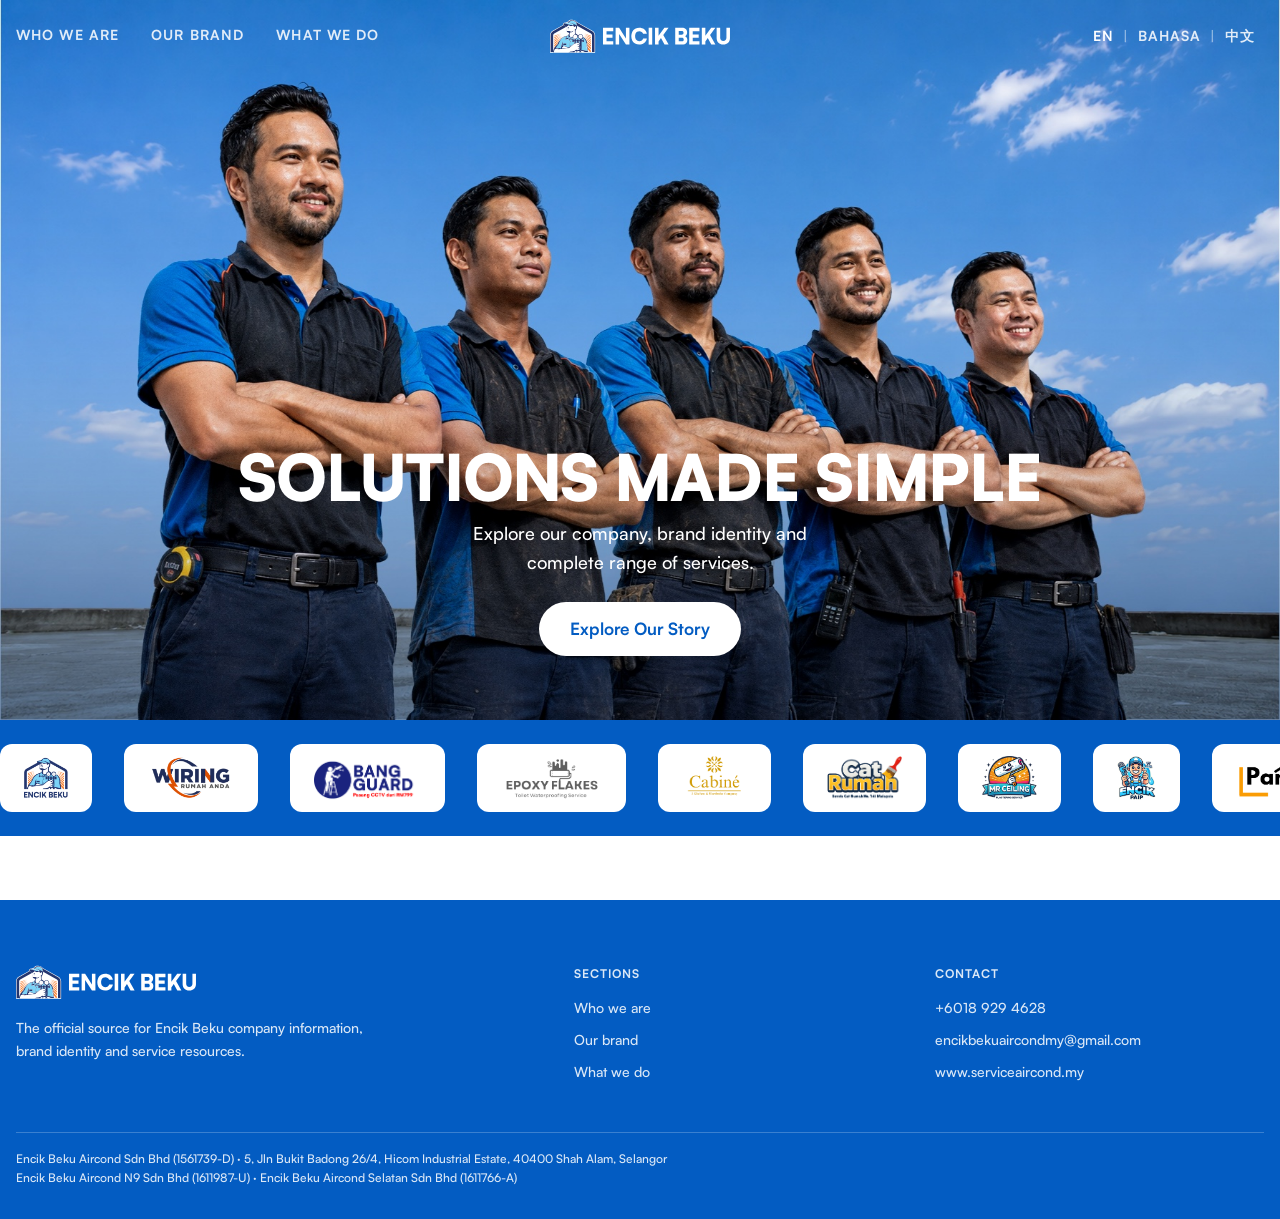
==== commit 00763957: "Cut the home page back to the hero and make the strip a brand marquee The home page now ends at the " ====
--- a/website/index.html
+++ b/website/index.html
@@ -20,11 +20,6 @@
   </div>
 </div>
 
-<svg width="0" height="0" style="position:absolute" aria-hidden="true"><defs>
-  <g id="i-arrow" stroke="currentColor" stroke-width="2" fill="none" stroke-linecap="round" stroke-linejoin="round"><path d="M4 12h15M13 6l6 6-6 6"/></g>
-  <g id="i-dl" stroke="currentColor" stroke-width="1.8" fill="none" stroke-linecap="round" stroke-linejoin="round"><path d="M12 3v12m0 0 5-5m-5 5-5-5M4 19h16"/></g>
-  <g id="i-check" stroke="currentColor" stroke-width="2.4" fill="none" stroke-linecap="round" stroke-linejoin="round"><path d="m5 12 5 5L19 6"/></g>
-</defs></svg>
 
 <header class="site overlay">
   <div class="wrap nav">
@@ -65,138 +60,34 @@
      performance claims — see CLAIMS-TO-VERIFY.md. Duplicated once and marked
      aria-hidden so the marquee can loop seamlessly without repeating to
      screen readers. -->
-<div class="strip">
+<div class="strip" role="img" aria-label="The twelve Encik Beku brands">
   <div class="track">
-    <div class="item"><svg width="16" height="16" viewBox="0 0 24 24" aria-hidden="true"><use href="#i-check"/></svg>Aircond supply &amp; installation</div>
-    <div class="item"><svg width="16" height="16" viewBox="0 0 24 24" aria-hidden="true"><use href="#i-check"/></svg>Servicing &amp; chemical wash</div>
-    <div class="item"><svg width="16" height="16" viewBox="0 0 24 24" aria-hidden="true"><use href="#i-check"/></svg>Electrical &amp; wiring</div>
-    <div class="item"><svg width="16" height="16" viewBox="0 0 24 24" aria-hidden="true"><use href="#i-check"/></svg>CCTV installation</div>
-    <div class="item"><svg width="16" height="16" viewBox="0 0 24 24" aria-hidden="true"><use href="#i-check"/></svg>Plumbing &amp; water pump</div>
-    <div class="item"><svg width="16" height="16" viewBox="0 0 24 24" aria-hidden="true"><use href="#i-check"/></svg>Waterproofing</div>
-    <div class="item"><svg width="16" height="16" viewBox="0 0 24 24" aria-hidden="true"><use href="#i-check"/></svg>Interior &amp; renovation</div>
-    <div class="item"><svg width="16" height="16" viewBox="0 0 24 24" aria-hidden="true"><use href="#i-check"/></svg>Published pricing</div>
-    <div class="item" aria-hidden="true"><svg width="16" height="16" viewBox="0 0 24 24"><use href="#i-check"/></svg>Aircond supply &amp; installation</div>
-    <div class="item" aria-hidden="true"><svg width="16" height="16" viewBox="0 0 24 24"><use href="#i-check"/></svg>Servicing &amp; chemical wash</div>
-    <div class="item" aria-hidden="true"><svg width="16" height="16" viewBox="0 0 24 24"><use href="#i-check"/></svg>Electrical &amp; wiring</div>
-    <div class="item" aria-hidden="true"><svg width="16" height="16" viewBox="0 0 24 24"><use href="#i-check"/></svg>CCTV installation</div>
-    <div class="item" aria-hidden="true"><svg width="16" height="16" viewBox="0 0 24 24"><use href="#i-check"/></svg>Plumbing &amp; water pump</div>
-    <div class="item" aria-hidden="true"><svg width="16" height="16" viewBox="0 0 24 24"><use href="#i-check"/></svg>Waterproofing</div>
-    <div class="item" aria-hidden="true"><svg width="16" height="16" viewBox="0 0 24 24"><use href="#i-check"/></svg>Interior &amp; renovation</div>
-    <div class="item" aria-hidden="true"><svg width="16" height="16" viewBox="0 0 24 24"><use href="#i-check"/></svg>Published pricing</div>
+    <div class="item"><img src="img/brands/encik-beku.png" alt="Encik Beku" loading="lazy"></div>
+    <div class="item"><img src="img/brands/wiring.png" alt="Wiring Rumah Anda" loading="lazy"></div>
+    <div class="item"><img src="img/brands/bang-guard.png" alt="Bang Guard" loading="lazy"></div>
+    <div class="item"><img src="img/brands/epoxy-flakes.png" alt="Epoxy Flakes" loading="lazy"></div>
+    <div class="item"><img src="img/brands/cabine.png" alt="Cabiné" loading="lazy"></div>
+    <div class="item"><img src="img/brands/cat-rumah.png" alt="Cat Rumah" loading="lazy"></div>
+    <div class="item"><img src="img/brands/mr-ceiling.png" alt="Mr Ceiling" loading="lazy"></div>
+    <div class="item"><img src="img/brands/encik-paip.png" alt="Encik Paip" loading="lazy"></div>
+    <div class="item"><img src="img/brands/partition.png" alt="Partition" loading="lazy"></div>
+    <div class="item"><img src="img/brands/invisiguard.png" alt="InvisiGuard" loading="lazy"></div>
+    <div class="item"><img src="img/brands/wall-panel.png" alt="Wall Panel" loading="lazy"></div>
+    <div class="item"><img src="img/brands/decking.png" alt="Decking" loading="lazy"></div>
+    <div class="item" aria-hidden="true"><img src="img/brands/encik-beku.png" alt="" loading="lazy"></div>
+    <div class="item" aria-hidden="true"><img src="img/brands/wiring.png" alt="" loading="lazy"></div>
+    <div class="item" aria-hidden="true"><img src="img/brands/bang-guard.png" alt="" loading="lazy"></div>
+    <div class="item" aria-hidden="true"><img src="img/brands/epoxy-flakes.png" alt="" loading="lazy"></div>
+    <div class="item" aria-hidden="true"><img src="img/brands/cabine.png" alt="" loading="lazy"></div>
+    <div class="item" aria-hidden="true"><img src="img/brands/cat-rumah.png" alt="" loading="lazy"></div>
+    <div class="item" aria-hidden="true"><img src="img/brands/mr-ceiling.png" alt="" loading="lazy"></div>
+    <div class="item" aria-hidden="true"><img src="img/brands/encik-paip.png" alt="" loading="lazy"></div>
+    <div class="item" aria-hidden="true"><img src="img/brands/partition.png" alt="" loading="lazy"></div>
+    <div class="item" aria-hidden="true"><img src="img/brands/invisiguard.png" alt="" loading="lazy"></div>
+    <div class="item" aria-hidden="true"><img src="img/brands/wall-panel.png" alt="" loading="lazy"></div>
+    <div class="item" aria-hidden="true"><img src="img/brands/decking.png" alt="" loading="lazy"></div>
   </div>
 </div>
-
-<section class="section">
-  <div class="wrap">
-    <div class="sec-head">
-      <div class="eyebrow" data-anim="rise" data-i18n="pillars.eyebrow">One website · three things to discover</div>
-      <h2 data-anim="lines" data-i18n="pillars.title">The company, the identity, the services</h2>
-      <p data-anim="rise">Each section is useful directly on this site, and every one of them can be downloaded as a document to save, print or share.</p>
-    </div>
-
-    <div class="grid g3" data-anim="stagger">
-      <article class="pillar">
-        <h3 data-i18n="p1.title">Who we are</h3>
-        <p class="claim" data-i18n="p1.claim">The company behind the service ecosystem.</p>
-        <p>Learn about our values, locations and how Encik Beku has grown into a one-stop service provider.</p>
-        <div class="acts">
-          <a class="primary" href="about.html">Discover who we are <svg width="14" height="14" viewBox="0 0 24 24" aria-hidden="true"><use href="#i-arrow"/></svg></a>
-          <a class="secondary" href="downloads/Encik-Beku-Company-Profile-2026-v1.0.pdf" download><svg width="14" height="14" viewBox="0 0 24 24" aria-hidden="true"><use href="#i-dl"/></svg>Company Profile</a>
-        </div>
-      </article>
-
-      <article class="pillar">
-        <h3 data-i18n="p2.title">Our brand</h3>
-        <p class="claim" data-i18n="p2.claim">The identity behind Encik Beku.</p>
-        <p>Explore our logo system, colours, typography, visual language and official brand resources.</p>
-        <div class="acts">
-          <a class="primary" href="brand.html">Explore our brand <svg width="14" height="14" viewBox="0 0 24 24" aria-hidden="true"><use href="#i-arrow"/></svg></a>
-          <a class="secondary" href="brand.html#assets"><svg width="14" height="14" viewBox="0 0 24 24" aria-hidden="true"><use href="#i-dl"/></svg>Brand assets</a>
-        </div>
-      </article>
-
-      <article class="pillar">
-        <h3 data-i18n="p3.title">What we do</h3>
-        <p class="claim" data-i18n="p3.claim">Everything we do, in one place.</p>
-        <p>Explore our air-conditioning, technical, property and renovation services, including service information and pricing.</p>
-        <div class="acts">
-          <a class="primary" href="services.html">See what we do <svg width="14" height="14" viewBox="0 0 24 24" aria-hidden="true"><use href="#i-arrow"/></svg></a>
-          <a class="secondary" href="downloads/Encik-Beku-Service-Catalogue-2026-v1.0.pdf" download><svg width="14" height="14" viewBox="0 0 24 24" aria-hidden="true"><use href="#i-dl"/></svg>Service Catalogue</a>
-        </div>
-      </article>
-    </div>
-  </div>
-</section>
-
-<section class="section tint">
-  <div class="wrap">
-    <div class="sec-head">
-      <div class="eyebrow" data-anim="rise" data-i18n="glance.eyebrow">Company at a glance</div>
-      <h2 data-anim="lines" data-i18n="glance.title">Encik Beku in short</h2>
-    </div>
-    <dl class="deflist" data-anim="stagger">
-      <div class="defrow"><dt data-i18n="g.industry">Industry</dt><dd>Air conditioning, technical and property services</dd></div>
-      <div class="defrow"><dt data-i18n="g.market">Market</dt><dd>Malaysia — residential and commercial</dd></div>
-      <div class="defrow"><dt data-i18n="g.hq">Headquarters</dt><dd>Shah Alam, Selangor</dd></div>
-      <div class="defrow"><dt data-i18n="g.regions">Operating regions</dt><dd>Kuala Lumpur / Shah Alam · Negeri Sembilan · Johor Bahru · Penang</dd></div>
-      <div class="defrow"><dt data-i18n="g.cats">Main service categories</dt><dd>Air-conditioning · Electrical &amp; security · Water &amp; property protection · Interior &amp; renovation · Flooring &amp; exterior solutions</dd></div>
-      <div class="defrow"><dt data-i18n="g.model">Service model</dt><dd>Dedicated service websites supported by direct phone and messaging enquiry</dd></div>
-      <div class="defrow"><dt data-i18n="g.entities">Registered entities</dt><dd>Three companies incorporated under the Companies Act 2016</dd></div>
-    </dl>
-  </div>
-</section>
-
-<section class="section">
-  <div class="wrap">
-    <div class="sec-head">
-      <div class="eyebrow" data-anim="rise" data-i18n="docs.eyebrow">Official resources</div>
-      <h2 data-anim="lines" data-i18n="docs.title">Documents you can keep</h2>
-      <p data-anim="rise">Each document carries a version number and an updated date, so you can check you are working from the current one.</p>
-    </div>
-    <div class="grid" style="gap:var(--eb-space-4)" data-anim="stagger">
-
-      <article class="dlcard">
-        <div class="cover"><img src="img/covers/company-profile.jpg" alt="" width="296" height="420"></div>
-        <div class="body">
-          <h3 data-i18n="doc.profile">Encik Beku Company Profile</h3>
-          <p>Company overview, vision and mission, services, locations and contact details for every branch.</p>
-          <div class="specs"><span><b>PDF</b></span><span>10 pages</span><span>English</span><span>2.6 MB</span><span><b>v1.0</b></span><span>Updated 20 August 2026</span></div>
-          <div class="acts">
-            <a class="btn btn-ghost btn-sm" href="downloads/Encik-Beku-Company-Profile-2026-v1.0.pdf" target="_blank" rel="noopener" data-i18n="doc.preview">Preview PDF</a>
-            <a class="btn btn-primary btn-sm" href="downloads/Encik-Beku-Company-Profile-2026-v1.0.pdf" download><svg width="16" height="16" viewBox="0 0 24 24" aria-hidden="true"><use href="#i-dl"/></svg><span data-i18n="doc.download">Download PDF</span></a>
-          </div>
-        </div>
-      </article>
-
-      <article class="dlcard">
-        <div class="cover"><img src="img/covers/brand-guidelines.jpg" alt="" width="420" height="296"></div>
-        <div class="body">
-          <h3 data-i18n="doc.brand">Encik Beku Brand Guidelines</h3>
-          <p>Brand overview, logo system, clear space, minimum sizes, misuse, colour system and typography.</p>
-          <div class="specs"><span><b>PDF</b></span><span>22 pages</span><span>English</span><span>3.6 MB</span><span><b>v1.0</b></span><span>Updated 20 August 2026</span></div>
-          <div class="acts">
-            <a class="btn btn-ghost btn-sm" href="downloads/Encik-Beku-Brand-Guidelines-2026-v1.0.pdf" target="_blank" rel="noopener" data-i18n="doc.preview">Preview PDF</a>
-            <a class="btn btn-primary btn-sm" href="downloads/Encik-Beku-Brand-Guidelines-2026-v1.0.pdf" download><svg width="16" height="16" viewBox="0 0 24 24" aria-hidden="true"><use href="#i-dl"/></svg><span data-i18n="doc.download">Download PDF</span></a>
-          </div>
-        </div>
-      </article>
-
-      <article class="dlcard">
-        <div class="cover"><img src="img/covers/service-catalogue.jpg" alt="" width="296" height="420"></div>
-        <div class="body">
-          <h3 data-i18n="doc.cat">Encik Beku Service Catalogue</h3>
-          <p>Complete overview of air-conditioning, technical and property services, including price tables, certificates and branch details.</p>
-          <div class="specs"><span><b>PDF</b></span><span>34 pages</span><span>English &amp; Malay</span><span>3.1 MB</span><span><b>v1.0</b></span><span>Updated 20 August 2026</span></div>
-          <div class="acts">
-            <a class="btn btn-ghost btn-sm" href="downloads/Encik-Beku-Service-Catalogue-2026-v1.0.pdf" target="_blank" rel="noopener" data-i18n="doc.preview">Preview PDF</a>
-            <a class="btn btn-primary btn-sm" href="downloads/Encik-Beku-Service-Catalogue-2026-v1.0.pdf" download><svg width="16" height="16" viewBox="0 0 24 24" aria-hidden="true"><use href="#i-dl"/></svg><span data-i18n="doc.download">Download PDF</span></a>
-          </div>
-        </div>
-      </article>
-
-    </div>
-  </div>
-</section>
 
 </main>
 
--- a/website/site.css
+++ b/website/site.css
@@ -683,20 +683,27 @@
  * reproducible within our own contrast rule.)
  */
 .strip {
-  background: var(--eb-bg-accent); color: var(--eb-on-accent);
-  overflow: hidden; padding: var(--eb-space-4) 0;
+  background: var(--eb-bg-brand); color: var(--eb-fg-on-brand);
+  overflow: hidden; padding: var(--eb-space-5) 0;
 }
 .strip .track {
-  display: flex; align-items: center; gap: var(--eb-space-8);
+  display: flex; align-items: center; gap: var(--eb-space-6);
   width: max-content;
-  animation: strip-scroll 46s linear infinite;
+  /* Twelve logos make a longer track than the eight labels did, so the
+     duration rises more than the count to actually read slower. */
+  animation: strip-scroll 60s linear infinite;
 }
 .strip .item {
-  display: inline-flex; align-items: center; gap: 0.625rem;
-  font-size: var(--eb-text-sm); font-weight: var(--eb-fw-bold);
-  white-space: nowrap;
-}
-.strip .item svg { flex-shrink: 0; opacity: .75; }
+  display: inline-flex; align-items: center; justify-content: center;
+  flex: none; height: 4.25rem; padding: 0 1.5rem;
+  /* The logos are drawn for white grounds — several are near-black or grey
+     and would sink into the blue, so each one keeps its own white plate. */
+  background: var(--eb-bg-1); border-radius: var(--eb-radius-md);
+}
+.strip .item img {
+  display: block; max-height: 2.75rem; max-width: 9rem;
+  width: auto; height: auto;
+}
 @keyframes strip-scroll {
   from { transform: translateX(0); }
   to   { transform: translateX(-50%); }
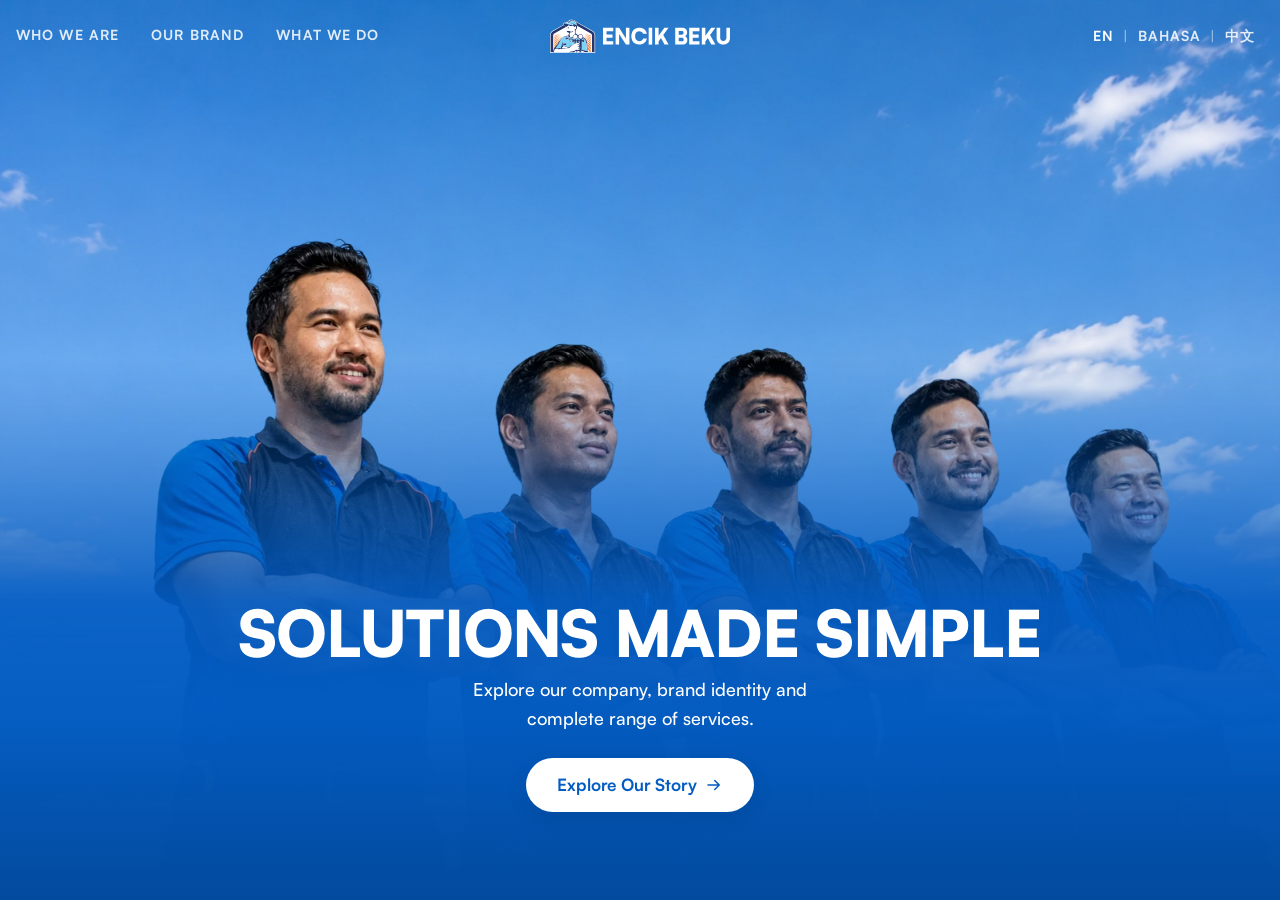
==== commit 2ec9239b: "Make the home page one full-screen parallax hero The page is now nothing but the hero: the brand mar" ====
--- a/website/index.html
+++ b/website/index.html
@@ -5,12 +5,16 @@
 <meta name="viewport" content="width=device-width, initial-scale=1">
 <title>Encik Beku</title>
 <meta name="description" content="The official source for Encik Beku company information, brand identity and guidelines, official brand assets, and complete service information with pricing.">
-<link rel="stylesheet" href="../fonts/fonts.css?v=mtrzff9y">
-<link rel="stylesheet" href="../tokens/tokens.css?v=mtrzff9y">
-<link rel="stylesheet" href="site.css?v=mtrzff9y">
+<link rel="stylesheet" href="../fonts/fonts.css?v=mtv0xip3">
+<link rel="stylesheet" href="../tokens/tokens.css?v=mtv0xip3">
+<link rel="stylesheet" href="site.css?v=mtv0xip3">
 <link rel="icon" href="../svg/mark/encik-beku-mark-navy.svg">
+<!-- Both layers are above the fold and the page is nothing else, so neither
+     should wait on the parser to be discovered. -->
+<link rel="preload" as="image" href="img/hero-sky.jpg">
+<link rel="preload" as="image" href="img/hero-crew.avif" type="image/avif">
 </head>
-<body>
+<body class="home">
 
 <!-- Brand loader — horizontal wipe, per the webisoft reference.
      CSS-only and self-dismissing; see the note in site.css. -->
@@ -37,92 +41,48 @@
 
 <main>
 
-<!-- The photograph, shown whole: no crop, no scrim, no filter. Its own
-     aspect ratio sets the hero height. Copy overlaid bottom-left per the
-     approved design; see the contrast note in site.css. -->
-<section class="hero-overlay">
-  <img src="img/hero-team-1788.jpg"
-       srcset="img/hero-team-900.jpg 900w, img/hero-team-1788.jpg 1788w"
-       sizes="100vw" width="1788" height="1006"
-       alt="Five Encik Beku technicians standing together in uniform on a rooftop">
+<!-- The whole page: one screen, two photographic layers.
+     The sky plate and the cut-out technicians are separate images that drift
+     against each other with the pointer. Nesting matters — .layer carries the
+     entrance animation, the <img> inside carries the parallax transform, so
+     the two never fight over the same property. See site.css and hero.js. -->
+<section class="hero">
+  <div class="hero-stage">
+    <div class="layer layer-sky">
+      <img data-depth="0.35" src="img/hero-sky.jpg" alt=""
+           width="1920" height="1080" fetchpriority="high">
+    </div>
+    <div class="layer layer-crew">
+      <picture>
+        <source srcset="img/hero-crew.avif" type="image/avif">
+        <img data-depth="1" src="img/hero-crew.png"
+             width="1788" height="1006" fetchpriority="high"
+             alt="Five Encik Beku technicians standing together in uniform">
+      </picture>
+    </div>
+    <div class="hero-fade" aria-hidden="true"></div>
+  </div>
+
   <div class="copy">
     <div class="wrap">
       <h1 data-i18n="hero.title">Solutions Made Simple</h1>
       <p class="lede" data-i18n="hero.lede">Explore our company, brand identity and complete range of services.</p>
       <div class="cta-row">
-        <a class="btn btn-lg pill on-photo" href="about.html" data-i18n="hero.cta">Explore Our Story</a>
+        <a class="btn btn-lg pill on-photo" href="about.html">
+          <span data-i18n="hero.cta">Explore Our Story</span>
+          <svg width="18" height="18" viewBox="0 0 24 24" aria-hidden="true"
+               fill="none" stroke="currentColor" stroke-width="2"
+               stroke-linecap="round" stroke-linejoin="round"><path d="M4 12h15M13 6l6 6-6 6"/></svg>
+        </a>
       </div>
     </div>
   </div>
 </section>
 
-<!-- The one accent field on the page. Items are service statements, not
-     performance claims — see CLAIMS-TO-VERIFY.md. Duplicated once and marked
-     aria-hidden so the marquee can loop seamlessly without repeating to
-     screen readers. -->
-<div class="strip" role="img" aria-label="The twelve Encik Beku brands">
-  <div class="track">
-    <div class="item"><img src="img/brands/encik-beku.png" alt="Encik Beku" loading="lazy"></div>
-    <div class="item"><img src="img/brands/wiring.png" alt="Wiring Rumah Anda" loading="lazy"></div>
-    <div class="item"><img src="img/brands/bang-guard.png" alt="Bang Guard" loading="lazy"></div>
-    <div class="item"><img src="img/brands/epoxy-flakes.png" alt="Epoxy Flakes" loading="lazy"></div>
-    <div class="item"><img src="img/brands/cabine.png" alt="Cabiné" loading="lazy"></div>
-    <div class="item"><img src="img/brands/cat-rumah.png" alt="Cat Rumah" loading="lazy"></div>
-    <div class="item"><img src="img/brands/mr-ceiling.png" alt="Mr Ceiling" loading="lazy"></div>
-    <div class="item"><img src="img/brands/encik-paip.png" alt="Encik Paip" loading="lazy"></div>
-    <div class="item"><img src="img/brands/partition.png" alt="Partition" loading="lazy"></div>
-    <div class="item"><img src="img/brands/invisiguard.png" alt="InvisiGuard" loading="lazy"></div>
-    <div class="item"><img src="img/brands/wall-panel.png" alt="Wall Panel" loading="lazy"></div>
-    <div class="item"><img src="img/brands/decking.png" alt="Decking" loading="lazy"></div>
-    <div class="item" aria-hidden="true"><img src="img/brands/encik-beku.png" alt="" loading="lazy"></div>
-    <div class="item" aria-hidden="true"><img src="img/brands/wiring.png" alt="" loading="lazy"></div>
-    <div class="item" aria-hidden="true"><img src="img/brands/bang-guard.png" alt="" loading="lazy"></div>
-    <div class="item" aria-hidden="true"><img src="img/brands/epoxy-flakes.png" alt="" loading="lazy"></div>
-    <div class="item" aria-hidden="true"><img src="img/brands/cabine.png" alt="" loading="lazy"></div>
-    <div class="item" aria-hidden="true"><img src="img/brands/cat-rumah.png" alt="" loading="lazy"></div>
-    <div class="item" aria-hidden="true"><img src="img/brands/mr-ceiling.png" alt="" loading="lazy"></div>
-    <div class="item" aria-hidden="true"><img src="img/brands/encik-paip.png" alt="" loading="lazy"></div>
-    <div class="item" aria-hidden="true"><img src="img/brands/partition.png" alt="" loading="lazy"></div>
-    <div class="item" aria-hidden="true"><img src="img/brands/invisiguard.png" alt="" loading="lazy"></div>
-    <div class="item" aria-hidden="true"><img src="img/brands/wall-panel.png" alt="" loading="lazy"></div>
-    <div class="item" aria-hidden="true"><img src="img/brands/decking.png" alt="" loading="lazy"></div>
-  </div>
-</div>
-
 </main>
 
-<footer class="site">
-  <div class="wrap">
-    <div class="foot-grid">
-      <div>
-        <img src="../svg/logo/encik-beku-secondary-dark.svg" alt="Encik Beku">
-        <p style="max-width:38ch">The official source for Encik Beku company information, brand identity and service resources.</p>
-      </div>
-      <div>
-        <h4 data-i18n="foot.sections">Sections</h4>
-        <ul>
-          <li><a href="about.html">Who we are</a></li>
-          <li><a href="brand.html">Our brand</a></li>
-          <li><a href="services.html">What we do</a></li>
-        </ul>
-      </div>
-      <div>
-        <h4 data-i18n="foot.contact">Contact</h4>
-        <ul>
-          <li><a href="tel:+60189294628">+6018 929 4628</a></li>
-          <li><a href="mailto:encikbekuaircondmy@gmail.com">encikbekuaircondmy@gmail.com</a></li>
-          <li><a href="https://www.serviceaircond.my">www.serviceaircond.my</a></li>
-        </ul>
-      </div>
-    </div>
-    <div class="legal">
-      Encik Beku Aircond Sdn Bhd (1561739-D) · 5, Jln Bukit Badong 26/4, Hicom Industrial Estate, 40400 Shah Alam, Selangor<br>
-      Encik Beku Aircond N9 Sdn Bhd (1611987-U) · Encik Beku Aircond Selatan Sdn Bhd (1611766-A)
-    </div>
-  </div>
-</footer>
-
-<script src="anim.js?v=mtrzff9y"></script>
+<script src="anim.js?v=mtv0xip3"></script>
 <script src="i18n.js"></script>
+<script src="hero.js?v=mtv0xip3"></script>
 </body>
 </html>
--- a/website/site.css
+++ b/website/site.css
@@ -596,19 +596,29 @@
 }
 
 /* ═══════════════════════════════════════════════════════════
- * Photo hero — whole image, copy overlaid
- *
- * The photograph is used EXACTLY as supplied: no crop, no scrim, no
- * filter, no object-fit cover. `height: auto` lets its own aspect ratio
- * set the hero height, so the full frame is always visible.
- *
- * The copy is overlaid bottom-left per the approved design. Measured
- * honestly: white text over this frame runs 1.5–2.0:1 worst-case where
- * the sky shows through, against a 4.5:1 AA requirement. Fixing that
- * would need a scrim on the image, which is explicitly ruled out, so
- * this is a signed-off trade — not an oversight. If it ever needs
- * addressing, the routes that do NOT touch the layout are a darker
- * export of the photograph, or a text-shadow on .hero-overlay .copy.
+ * Home hero — one screen, two photographic layers
+ *
+ * The page is nothing but this: a sky plate and the five technicians cut
+ * out on transparency, drifting against each other with the pointer.
+ * Nothing scrolls, so there is no scroll parallax to hang the depth on.
+ *
+ * The lower third fades into brand blue. That began as the client's
+ * mockup, but it also retires a debt: this hero previously ran white type
+ * straight over the photograph at 1.5-2.0:1 against a 4.5:1 requirement,
+ * recorded here as a signed-off trade.
+ *
+ * Measured off the composited page — not off the flat token, which would
+ * flatter it — white now runs 4.57-5.57:1 across 390 to 2560 wide. Every
+ * element clears AA, the headline being large text besides. That is the
+ * constraint the gradient stops below is tuned to: weaken the .64/.94 band
+ * and the headline drops under 4.5:1 again. Re-measure if you touch it.
+ *
+ * The sky is inset past the frame by a fixed 14px — more than the 9px it
+ * can travel — so an edge is never exposed, at any window width. The
+ * technicians are never cover-cropped: `cover` clipped the outer two men on
+ * anything taller than 16:9, so that plate is sized by width at its natural
+ * aspect and hung past the bottom, where the frame's shin crop stays under
+ * the opaque part of the bed.
  * ═══════════════════════════════════════════════════════════ */
 
 /* Header floats on the photograph. Absolute, not sticky: a white-on-photo
@@ -626,17 +636,76 @@
   color: var(--eb-fg-on-brand); border-bottom-color: var(--eb-fg-on-brand);
 }
 
-.hero-overlay { position: relative; background: var(--eb-neutral-900); }
-.hero-overlay > img {
-  display: block; width: 100%; height: auto;   /* whole frame, never cropped */
-}
-.hero-overlay .copy {
-  position: absolute; left: 0; right: 0; bottom: 0;
-  padding-bottom: var(--eb-space-8);
+/* The page itself is the grid, so header + hero come to exactly one screen.
+   On desktop the header is absolute and contributes no row; below 700px it
+   goes static and takes its own height out of the hero's share instead of
+   adding to it. The loader is fixed and never a row either way. */
+body.home { min-height: 100svh; display: flex; flex-direction: column; }
+body.home main { flex: 1; min-height: 0; display: flex; flex-direction: column; }
+
+.hero {
+  position: relative;
+  flex: 1; min-height: 0;
+  display: grid; align-content: end;
+  background: var(--eb-bg-brand);   /* any pixel the photo misses is on-brand */
+  overflow: hidden;
+}
+.hero-stage {
+  position: absolute; inset: 0; overflow: hidden;
+  /* hero.js writes these, unitless, -1..1. Declared here so that if the
+     script never runs the calc()s below resolve to 0 and the hero is
+     simply still. The px multipliers are the travel budget, and they live
+     in CSS because how far each plane moves is a design value. */
+  --px: 0; --py: 0;
+}
+.layer picture { display: contents; }
+.layer img { max-width: none; }     /* release the global img { max-width:100% } */
+
+/* The sky is a full-bleed plate, so it is inset past the frame by more than
+   it can ever travel. A fixed inset, not a percentage: 106% gave less slack
+   than the travel budget in a narrow window and exposed an edge. */
+.layer-sky { position: absolute; inset: -14px; }
+.layer-sky img {
+  display: block; width: 100%; height: 100%;
+  object-fit: cover;
+  object-position: 50% 0;           /* top-anchored: pushes the concrete down and out */
+  transform: translate3d(calc(var(--px) * 9px), calc(var(--py) * 5px), 0);
+}
+
+/* The technicians are NEVER cover-cropped — the cut-out is the content, and
+   `cover` clipped the outer two men at any viewport taller than 16:9. Sized
+   by width at natural aspect and hung past the bottom edge instead, so the
+   shins the supplied frame cuts off sit under the opaque part of the bed.
+   The two plates no longer need to register: the fade hides the horizon. */
+.hero { --crew-w: min(112vw, 110rem); --crew-drop: 6vh; }
+.layer-crew { position: absolute; left: 0; right: 0; bottom: calc(var(--crew-drop) * -1); }
+.layer-crew img {
+  display: block; width: var(--crew-w); height: auto;
+  margin-inline: auto;              /* centred without spending `transform` */
+  transform: translate3d(calc(var(--px) * 22px), calc(var(--py) * 12px), 0);
+}
+/* Two full-screen composited planes are only worth GPU promotion while
+   something is actually moving them. */
+.hero-stage.is-live .layer img { will-change: transform; }
+
+.hero-fade {
+  position: absolute; inset: 0; pointer-events: none;
+  /* Held clear of the faces: the ramp starts below the waist so the crew
+     stay crisp and the blue reads as a field behind them, not a veil over
+     them. By the headline it is solid enough to carry white type. */
+  background: linear-gradient(180deg,
+    rgba(3, 92, 194, 0) 0%,    rgba(3, 92, 194, 0) 40%,
+    rgba(3, 92, 194, .64) 57%, rgba(3, 92, 194, .94) 67%,
+    rgba(3, 92, 194, .99) 79%, var(--eb-blue-600) 100%);
+}
+
+.hero .copy {
+  position: relative; z-index: 1;
+  padding-bottom: var(--eb-space-9);
   color: var(--eb-fg-on-brand);
   text-align: center;
 }
-.hero-overlay h1 {
+.hero h1 {
   margin: 0 auto var(--eb-space-3);
   font-size: clamp(2.1rem, 5.6vw, 4rem);
   text-transform: uppercase;
@@ -644,77 +713,202 @@
   letter-spacing: -0.02em;
   max-width: 18ch;
 }
-.hero-overlay .lede {
+.hero .lede {
   color: var(--eb-fg-on-brand);
-  max-width: 34ch;
-  margin-inline: auto;
+  max-width: 34ch; margin-inline: auto;
   font-size: var(--eb-text-md);
 }
-.hero-overlay .cta-row { margin-top: var(--eb-space-5); justify-content: center; }
+.hero .cta-row { margin-top: var(--eb-space-5); justify-content: center; }
 
 /* Pill controls, per the approved design */
 .btn.pill { border-radius: var(--eb-radius-pill); }
 .btn.on-photo {
   background: var(--eb-neutral-0); color: var(--eb-fg-brand);
   border-color: transparent; box-shadow: var(--eb-shadow-md);
+  gap: 0.5rem;
 }
 .btn.on-photo:hover { background: var(--eb-blue-50); }
-
-/* Below ~700px the image is short enough that overlaid copy would cover the
-   technicians entirely, so it drops onto Tech Blue underneath instead. The
-   header comes off the photograph for the same reason — at this width the
-   nav wraps to a second row and lands across the faces, where white type has
-   no reliable contrast. On Tech Blue it is a guaranteed 6.34:1, and the
-   white-wordmark logo still reads correctly. */
+.btn.on-photo svg { transition: transform var(--eb-dur) var(--eb-ease-quart); }
+.btn.on-photo:hover svg { transform: translateX(3px); }
+
+/* A phone is tall and narrow; covering it whole would scale the frame until
+   the outer two technicians fell off the sides. The photo takes a band
+   instead and the blue field carries the copy — the group stays intact and
+   reads far larger than fitting the full frame to width would allow. */
 @media (max-width: 700px) {
+  /* The stage takes whatever the copy leaves, so the page is exactly one
+     screen on any phone rather than a fixed band that overflows on short
+     ones. minmax(0,1fr) lets it shrink below the image's intrinsic size. */
+  .hero { grid-template-rows: minmax(0, 1fr) auto; align-content: stretch; }
+  .hero-stage { position: relative; }
+  .hero .copy { padding: var(--eb-space-6) 0 var(--eb-space-8); }
   header.site.overlay { position: static; background: var(--eb-bg-brand); }
-  .hero-overlay .copy {
-    position: static; background: var(--eb-bg-brand);
-    padding: var(--eb-space-6) 0;
+  .hero h1 { max-width: none; }
+
+  /* The five men occupy the middle 78.8% of the cut-out (opaque bbox x191-1600
+     of 1788), so 125vw is the largest that still lands all of them inside a
+     390px screen — 127vw starts eating the outer man. Only sky is lost. */
+  .hero { --crew-w: 125vw; --crew-drop: 3vh; }
+
+  /* The supplied cut-out ends mid-shin at the frame edge, and the plate's
+     horizon lands inside a stage this short. Neither is hidden by the gentle
+     mobile bed, so the crop is hung below the stage and the sky is scaled
+     past its own horizon — leaving sky only. */
+  .layer-sky img { height: 150%; }
+
+  /* The copy sits on solid blue below the photo here, so the bed has no text
+     to carry and only has to blend the plate into it. Ramping as hard as the
+     desktop gradient does would drain the colour out of the crew. */
+  .hero-fade {
+    background: linear-gradient(180deg,
+      rgba(3, 92, 194, 0) 0%,   rgba(3, 92, 194, 0) 64%,
+      rgba(3, 92, 194, .45) 86%, var(--eb-bg-brand) 100%);
   }
-  .hero-overlay h1 { max-width: none; }
-}
-
-/* ── Feature strip ───────────────────────────────────────────
- * Pumpkin Spice, used once, as the single accent field on the page —
- * this is where the 10% budget is spent. Ink is near-black, never white:
- * white on Pumpkin is 2.65:1 and fails, near-black is 7.30:1. (The
- * reference this is modelled on uses white on orange; that part is not
- * reproducible within our own contrast rule.)
- */
-.strip {
-  background: var(--eb-bg-brand); color: var(--eb-fg-on-brand);
-  overflow: hidden; padding: var(--eb-space-5) 0;
-}
-.strip .track {
-  display: flex; align-items: center; gap: var(--eb-space-6);
-  width: max-content;
-  /* Twelve logos make a longer track than the eight labels did, so the
-     duration rises more than the count to actually read slower. */
-  animation: strip-scroll 60s linear infinite;
-}
-.strip .item {
-  display: inline-flex; align-items: center; justify-content: center;
-  flex: none; height: 4.25rem; padding: 0 1.5rem;
-  /* The logos are drawn for white grounds — several are near-black or grey
-     and would sink into the blue, so each one keeps its own white plate. */
-  background: var(--eb-bg-1); border-radius: var(--eb-radius-md);
-}
-.strip .item img {
-  display: block; max-height: 2.75rem; max-width: 9rem;
-  width: auto; height: auto;
-}
-@keyframes strip-scroll {
-  from { transform: translateX(0); }
-  to   { transform: translateX(-50%); }
-}
-.strip:hover .track { animation-play-state: paused; }
-@media (prefers-reduced-motion: reduce) {
-  .strip { padding-inline: var(--eb-space-6); }
-  .strip .track { animation: none; width: 100%; flex-wrap: wrap; gap: var(--eb-space-5); justify-content: center; }
-  .strip .track [aria-hidden="true"] { display: none; }
-}
-
+}
+
+/* ── Pillar cards (homepage) ─────────────────────────────── */
+.pillar {
+  display: grid; gap: var(--eb-space-3); align-content: start;
+  padding: var(--eb-space-6); border-radius: var(--eb-radius-lg);
+  border: 1px solid var(--eb-border-1); background: var(--eb-bg-1);
+  box-shadow: var(--eb-shadow-xs);
+}
+.pillar h3 { font-size: var(--eb-text-xl); font-weight: var(--eb-fw-black); }
+.pillar .claim { font-weight: var(--eb-fw-bold); color: var(--eb-fg-1); }
+.pillar p { color: var(--eb-fg-2); font-size: var(--eb-text-sm); }
+.pillar .acts { display: flex; flex-wrap: wrap; gap: var(--eb-space-3); margin-top: var(--eb-space-3); }
+.pillar .primary {
+  font-weight: var(--eb-fw-bold); color: var(--eb-fg-brand);
+  text-decoration: none; display: inline-flex; align-items: center; gap: 0.375rem;
+}
+.pillar .primary:hover { text-decoration: underline; }
+.pillar .secondary {
+  font-size: var(--eb-text-sm); font-weight: var(--eb-fw-bold);
+  color: var(--eb-fg-2); text-decoration: none;
+  display: inline-flex; align-items: center; gap: 0.375rem;
+}
+.pillar .secondary:hover { color: var(--eb-fg-brand); }
+
+/* ── Service cards & category bands ──────────────────────────
+   Encik Beku's own work photography, lifted out of the source PDFs by
+   tools/build-service-photos.sh. Every frame is the same cast in the same
+   uniform, so the set reads as one company rather than as stock.
+   The originals are portrait; both crops sit high because the work — hands,
+   tools, the unit being serviced — is in the upper half of every frame. */
+.svccard {
+  display: grid; grid-template-rows: auto 1fr; align-content: start;
+  border: 1px solid var(--eb-border-1); border-radius: var(--eb-radius-md);
+  background: var(--eb-bg-1); overflow: hidden;
+}
+.svccard img {
+  display: block; width: 100%; height: auto; aspect-ratio: 4 / 5;
+  object-fit: cover; object-position: 50% 30%;
+  align-self: start;            /* a stretched grid item ignores aspect-ratio */
+  background: var(--eb-bg-2);
+}
+.svccard .txt { padding: var(--eb-space-4) var(--eb-space-5) var(--eb-space-5); }
+.svccard h4 { font-size: var(--eb-text-base); margin-bottom: 0.35rem; }
+.svccard p { color: var(--eb-fg-2); font-size: var(--eb-text-sm); }
+
+/* A category opens with a face, so a long price list gains a rhythm. */
+.catband {
+  display: grid; grid-template-columns: 13.5rem minmax(0, 1fr);
+  gap: var(--eb-space-6); align-items: center;
+  margin-bottom: var(--eb-space-7);
+}
+.catband img {
+  display: block; width: 100%; height: auto; aspect-ratio: 4 / 5;
+  align-self: start;
+  object-fit: cover; object-position: 50% 30%;
+  border-radius: var(--eb-radius-md); background: var(--eb-bg-2);
+}
+.catband .sec-head { margin-bottom: 0; }
+@media (max-width: 700px) {
+  .catband { grid-template-columns: 1fr; gap: var(--eb-space-4); }
+  .catband img { aspect-ratio: 16 / 9; object-position: 50% 28%; }
+}
+
+/* ── Download card — brief §20 ───────────────────────────── */
+.dlcard {
+  display: grid; grid-template-columns: 8.25rem 1fr;
+  gap: var(--eb-space-5); align-items: start;
+  padding: var(--eb-space-5); border-radius: var(--eb-radius-md);
+  border: 1px solid var(--eb-border-1); background: var(--eb-bg-1);
+}
+.dlcard .cover {
+  border-radius: var(--eb-radius-sm); overflow: hidden;
+  border: 1px solid var(--eb-border-1); background: var(--eb-bg-2);
+  /* No fixed ratio: the Brand Guidelines is A4 landscape, the other two are
+     A4 portrait. Each cover keeps its own shape rather than being cropped. */
+}
+.dlcard .cover img { width: 100%; height: auto; display: block; }
+.dlcard .body { display: grid; gap: var(--eb-space-2); }
+.dlcard h3 { font-size: var(--eb-text-lg); }
+.dlcard p { color: var(--eb-fg-2); font-size: var(--eb-text-sm); }
+.dlcard .specs {
+  display: flex; flex-wrap: wrap; gap: 0.375rem 0.875rem;
+  font-size: var(--eb-text-xs); color: var(--eb-fg-3);
+  font-variant-numeric: tabular-nums;
+}
+.dlcard .specs b { color: var(--eb-fg-2); font-weight: var(--eb-fw-bold); }
+.dlcard .acts { display: flex; flex-wrap: wrap; gap: var(--eb-space-3); margin-top: var(--eb-space-2); }
+@media (max-width: 620px) {
+  .dlcard { grid-template-columns: 1fr; }
+  .dlcard .cover { max-width: 132px; }
+}
+
+/* ── Service ecosystem — brief §6.8 ──────────────────────── */
+.eco { display: grid; gap: var(--eb-space-3); max-width: 680px; }
+.eco .tier {
+  display: flex; align-items: center; gap: var(--eb-space-4);
+  padding: var(--eb-space-4) var(--eb-space-5);
+  border-radius: var(--eb-radius-md); background: var(--eb-bg-2);
+  border-left: 4px solid var(--eb-frozen-lake);
+}
+.eco .tier.root { background: var(--eb-bg-brand); color: var(--eb-fg-on-brand); border-left-color: var(--eb-bg-accent); }
+.eco .tier.root .sub { color: var(--eb-fg-on-brand-muted); }
+.eco .tier b { font-weight: var(--eb-fw-bold); white-space: nowrap; }
+.eco .tier .sub { font-size: var(--eb-text-sm); color: var(--eb-fg-2); }
+.eco .link { width: 2px; height: 0.875rem; background: var(--eb-border-2); margin-left: 1.75rem; }
+
+/* ── Definition rows (Company at a glance, tone of voice) ── */
+.deflist { display: grid; gap: 0; }
+.defrow {
+  display: grid; grid-template-columns: 13.75rem 1fr; gap: var(--eb-space-4);
+  padding: var(--eb-space-3) 0; border-bottom: 1px solid var(--eb-border-1);
+}
+.defrow:last-child { border-bottom: 0; }
+.defrow dt { font-weight: var(--eb-fw-bold); color: var(--eb-fg-1); }
+.defrow dd { margin: 0; color: var(--eb-fg-2); }
+@media (max-width: 620px) { .defrow { grid-template-columns: 1fr; gap: 2px; } }
+
+/* ── Do / Don't lists — brief §11 ────────────────────────── */
+.dodont { display: grid; gap: var(--eb-space-2); }
+.dodont li { display: flex; gap: var(--eb-space-3); align-items: flex-start; font-size: var(--eb-text-sm); }
+.dodont { list-style: none; margin: 0; padding: 0; }
+.dodont .yes, .dodont .no {
+  width: 1.25rem; height: 1.25rem; flex-shrink: 0; border-radius: var(--eb-radius-pill);
+  display: grid; place-items: center; margin-top: 1px;
+}
+.dodont .yes { background: rgba(13,129,73,.12); color: var(--eb-success); }
+.dodont .no  { background: rgba(180,35,24,.10); color: var(--eb-danger); }
+
+/* ── Tagline ─────────────────────────────────────────────── */
+.tagline {
+  font-weight: var(--eb-fw-black);
+  font-size: var(--eb-text-2xl);
+  letter-spacing: var(--eb-tracking-tight);
+  color: var(--eb-fg-brand);
+}
+
+/* ── Effective-date stamp — brief §17, §21 ───────────────── */
+.stamp {
+  display: inline-flex; align-items: center; gap: 0.5rem;
+  padding: 0.375rem 0.875rem; border-radius: var(--eb-radius-pill);
+  background: var(--eb-bg-tint); color: var(--eb-french-blue);
+  font-size: var(--eb-text-xs); font-weight: var(--eb-fw-bold);
+  font-variant-numeric: tabular-nums;
+}
 
 
 /* ── Small screens ────────────────────────────────────────────
@@ -725,13 +919,13 @@
 @media (max-width: 900px) {
   h1 { font-size: var(--eb-text-3xl); }
   h2 { font-size: var(--eb-text-xl); }
-  .hero-overlay h1 { font-size: var(--eb-text-3xl); }
+  .hero h1 { font-size: var(--eb-text-3xl); }
 }
 @media (max-width: 600px) {
   h1 { font-size: var(--eb-text-2xl); }
   h2 { font-size: var(--eb-text-lg); }
-  .hero-overlay h1 { font-size: var(--eb-text-2xl); }
-  .hero-overlay .lede { font-size: var(--eb-text-base); }
+  .hero h1 { font-size: var(--eb-text-2xl); }
+  .hero .lede { font-size: var(--eb-text-base); }
 }
 
 /* ═══════════════════════════════════════════════════════════
@@ -835,22 +1029,30 @@
 }
 .has-anim [data-anim="img"].is-in { clip-path: inset(0 0 0 0); }
 
-/* The hero copy sits over the photograph and is above the fold, so it is
-   timed off the loader lift (1.28s + 0.72s) rather than off scroll. */
-.has-anim .hero-overlay .copy > .wrap > * {
+/* Nothing on this page scrolls, so the hero arrives on a timer instead —
+   handing off from the loader, which finishes at 2.00s (0.55s fade starting
+   at 1.45s). Sky first, technicians a beat later, then the copy: the depth
+   is legible before the pointer is ever moved. Pure CSS, so a failed script
+   cannot strand the page mid-entrance.
+   These five delays are tuned to the loader. Retime it and they move too. */
+.has-anim .hero .layer,
+.has-anim .hero .copy > .wrap > * {
   opacity: 0;
-  transform: translateY(1.5rem);
   animation: eb-hero-in 0.9s var(--eb-ease-quart) forwards;
 }
-.has-anim .hero-overlay .copy > .wrap > *:nth-child(1) { animation-delay: 1.75s; }
-.has-anim .hero-overlay .copy > .wrap > *:nth-child(2) { animation-delay: 1.88s; }
-.has-anim .hero-overlay .copy > .wrap > *:nth-child(3) { animation-delay: 2.01s; }
+.has-anim .hero .copy > .wrap > * { transform: translateY(1.5rem); }
+.has-anim .hero .layer-sky  { animation-delay: 1.55s; }
+.has-anim .hero .layer-crew { animation-delay: 1.70s; }
+.has-anim .hero .copy > .wrap > *:nth-child(1) { animation-delay: 1.85s; }
+.has-anim .hero .copy > .wrap > *:nth-child(2) { animation-delay: 1.98s; }
+.has-anim .hero .copy > .wrap > *:nth-child(3) { animation-delay: 2.11s; }
 @keyframes eb-hero-in { to { opacity: 1; transform: none; } }
 
 @media (prefers-reduced-motion: reduce) {
   .has-anim [data-anim],
   .has-anim [data-anim="stagger"] > *,
-  .has-anim .hero-overlay .copy > .wrap > * {
+  .has-anim .hero .layer,
+  .has-anim .hero .copy > .wrap > * {
     opacity: 1 !important; transform: none !important;
     clip-path: none !important; animation: none !important;
   }
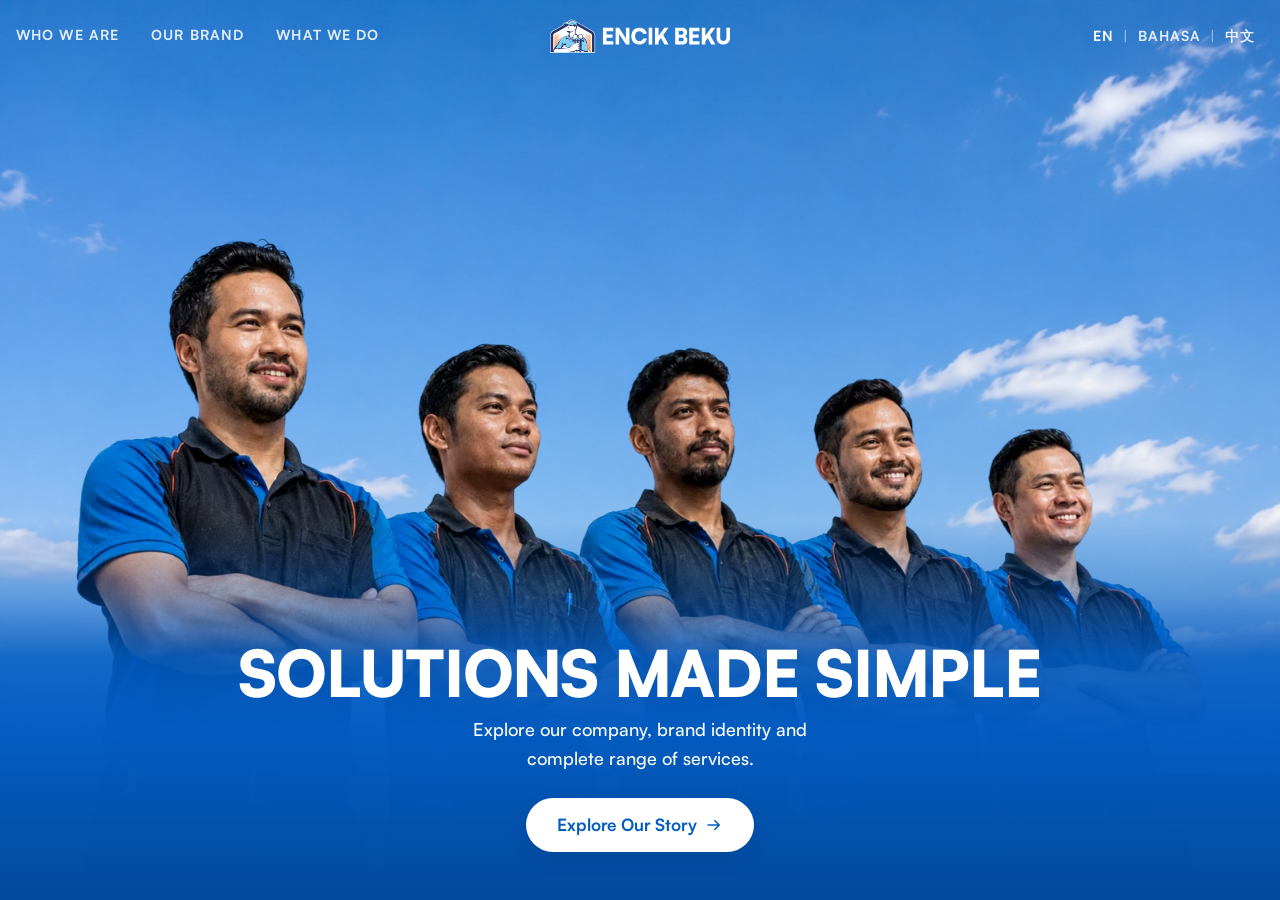
==== commit e41cdb11: "Pull the hero bed back, centre the crew, and let the plates settle in Three corrections to the paral" ====
--- a/website/index.html
+++ b/website/index.html
@@ -5,9 +5,9 @@
 <meta name="viewport" content="width=device-width, initial-scale=1">
 <title>Encik Beku</title>
 <meta name="description" content="The official source for Encik Beku company information, brand identity and guidelines, official brand assets, and complete service information with pricing.">
-<link rel="stylesheet" href="../fonts/fonts.css?v=mtv0xip3">
-<link rel="stylesheet" href="../tokens/tokens.css?v=mtv0xip3">
-<link rel="stylesheet" href="site.css?v=mtv0xip3">
+<link rel="stylesheet" href="../fonts/fonts.css?v=mtv1jino">
+<link rel="stylesheet" href="../tokens/tokens.css?v=mtv1jino">
+<link rel="stylesheet" href="site.css?v=mtv1jino">
 <link rel="icon" href="../svg/mark/encik-beku-mark-navy.svg">
 <!-- Both layers are above the fold and the page is nothing else, so neither
      should wait on the parser to be discovered. -->
@@ -81,8 +81,8 @@
 
 </main>
 
-<script src="anim.js?v=mtv0xip3"></script>
+<script src="anim.js?v=mtv1jino"></script>
 <script src="i18n.js"></script>
-<script src="hero.js?v=mtv0xip3"></script>
+<script src="hero.js?v=mtv1jino"></script>
 </body>
 </html>
--- a/website/site.css
+++ b/website/site.css
@@ -607,11 +607,16 @@
  * straight over the photograph at 1.5-2.0:1 against a 4.5:1 requirement,
  * recorded here as a signed-off trade.
  *
- * Measured off the composited page — not off the flat token, which would
- * flatter it — white now runs 4.57-5.57:1 across 390 to 2560 wide. Every
- * element clears AA, the headline being large text besides. That is the
- * constraint the gradient stops below is tuned to: weaken the .64/.94 band
- * and the headline drops under 4.5:1 again. Re-measure if you touch it.
+ * The bed is deliberately confined to the bottom third: ramping from 40%
+ * swallowed half the frame and drained the colour out of the crew, and the
+ * plate is the point. It starts late and climbs hard instead.
+ *
+ * That leaves the contrast floor tight, so it is measured off the composited
+ * page rather than off the flat token, which would flatter it. Body copy and
+ * the CTA run 4.68-5.67:1 across 390 to 2560 wide; the headline runs
+ * 3.69-4.87:1 and is large text (64px/900), where the bar is 3.0:1. Weaken
+ * the .40/.90 stops or raise .hero .copy off the bottom and the headline
+ * goes under 3.0. Re-measure if you touch either.
  *
  * The sky is inset past the frame by a fixed 14px — more than the 9px it
  * can travel — so an edge is never exposed, at any window width. The
@@ -678,10 +683,17 @@
    shins the supplied frame cuts off sit under the opaque part of the bed.
    The two plates no longer need to register: the fade hides the horizon. */
 .hero { --crew-w: min(112vw, 110rem); --crew-drop: 6vh; }
-.layer-crew { position: absolute; left: 0; right: 0; bottom: calc(var(--crew-drop) * -1); }
+/* Centred by arithmetic, not by `margin: auto` — auto margins resolve to 0
+   the moment the plate is wider than the frame, which is exactly the case on
+   a phone, and it sat hard against the left edge. Not by `transform` either:
+   the entrance animation owns that on this element. */
+.layer-crew {
+  position: absolute;
+  left: calc((100% - var(--crew-w)) / 2); width: var(--crew-w);
+  bottom: calc(var(--crew-drop) * -1);
+}
 .layer-crew img {
-  display: block; width: var(--crew-w); height: auto;
-  margin-inline: auto;              /* centred without spending `transform` */
+  display: block; width: 100%; height: auto;
   transform: translate3d(calc(var(--px) * 22px), calc(var(--py) * 12px), 0);
 }
 /* Two full-screen composited planes are only worth GPU promotion while
@@ -690,18 +702,18 @@
 
 .hero-fade {
   position: absolute; inset: 0; pointer-events: none;
-  /* Held clear of the faces: the ramp starts below the waist so the crew
-     stay crisp and the blue reads as a field behind them, not a veil over
-     them. By the headline it is solid enough to carry white type. */
+  /* Confined to the bottom quarter. Ramping from 40% swallowed half the
+     frame and drained the crew; the plate is the point, so the bed starts
+     late and climbs hard instead of leaning across the whole image. */
   background: linear-gradient(180deg,
-    rgba(3, 92, 194, 0) 0%,    rgba(3, 92, 194, 0) 40%,
-    rgba(3, 92, 194, .64) 57%, rgba(3, 92, 194, .94) 67%,
-    rgba(3, 92, 194, .99) 79%, var(--eb-blue-600) 100%);
+    rgba(3, 92, 194, 0) 0%,    rgba(3, 92, 194, 0) 58%,
+    rgba(3, 92, 194, .40) 66%, rgba(3, 92, 194, .90) 73%,
+    rgba(3, 92, 194, .99) 81%, var(--eb-blue-600) 100%);
 }
 
 .hero .copy {
   position: relative; z-index: 1;
-  padding-bottom: var(--eb-space-9);
+  padding-bottom: var(--eb-space-7);
   color: var(--eb-fg-on-brand);
   text-align: center;
 }
@@ -1035,14 +1047,27 @@
    is legible before the pointer is ever moved. Pure CSS, so a failed script
    cannot strand the page mid-entrance.
    These five delays are tuned to the loader. Retime it and they move too. */
-.has-anim .hero .layer,
 .has-anim .hero .copy > .wrap > * {
-  opacity: 0;
+  opacity: 0; transform: translateY(1.5rem);
   animation: eb-hero-in 0.9s var(--eb-ease-quart) forwards;
 }
-.has-anim .hero .copy > .wrap > * { transform: translateY(1.5rem); }
-.has-anim .hero .layer-sky  { animation-delay: 1.55s; }
-.has-anim .hero .layer-crew { animation-delay: 1.70s; }
+
+/* The two plates do not just appear — they settle, and at different rates,
+   so the depth is legible before the pointer is ever moved. The crew comes
+   from further out and a beat later, which reads as it stepping forward out
+   of the sky. Transform is free here: the crew is centred by arithmetic on
+   `left`, and the drift lives on the <img> inside. */
+.has-anim .hero .layer { opacity: 0; animation-fill-mode: forwards; }
+.has-anim .hero .layer-sky {
+  animation: eb-sky-in 1.6s var(--eb-ease-quart) 1.45s forwards;
+}
+.has-anim .hero .layer-crew {
+  animation: eb-crew-in 1.5s var(--eb-ease-quart) 1.62s forwards;
+}
+@keyframes eb-sky-in  { from { opacity: 0; transform: scale(1.05); }
+                        to   { opacity: 1; transform: none; } }
+@keyframes eb-crew-in { from { opacity: 0; transform: scale(1.10) translateY(2.5%); }
+                        to   { opacity: 1; transform: none; } }
 .has-anim .hero .copy > .wrap > *:nth-child(1) { animation-delay: 1.85s; }
 .has-anim .hero .copy > .wrap > *:nth-child(2) { animation-delay: 1.98s; }
 .has-anim .hero .copy > .wrap > *:nth-child(3) { animation-delay: 2.11s; }
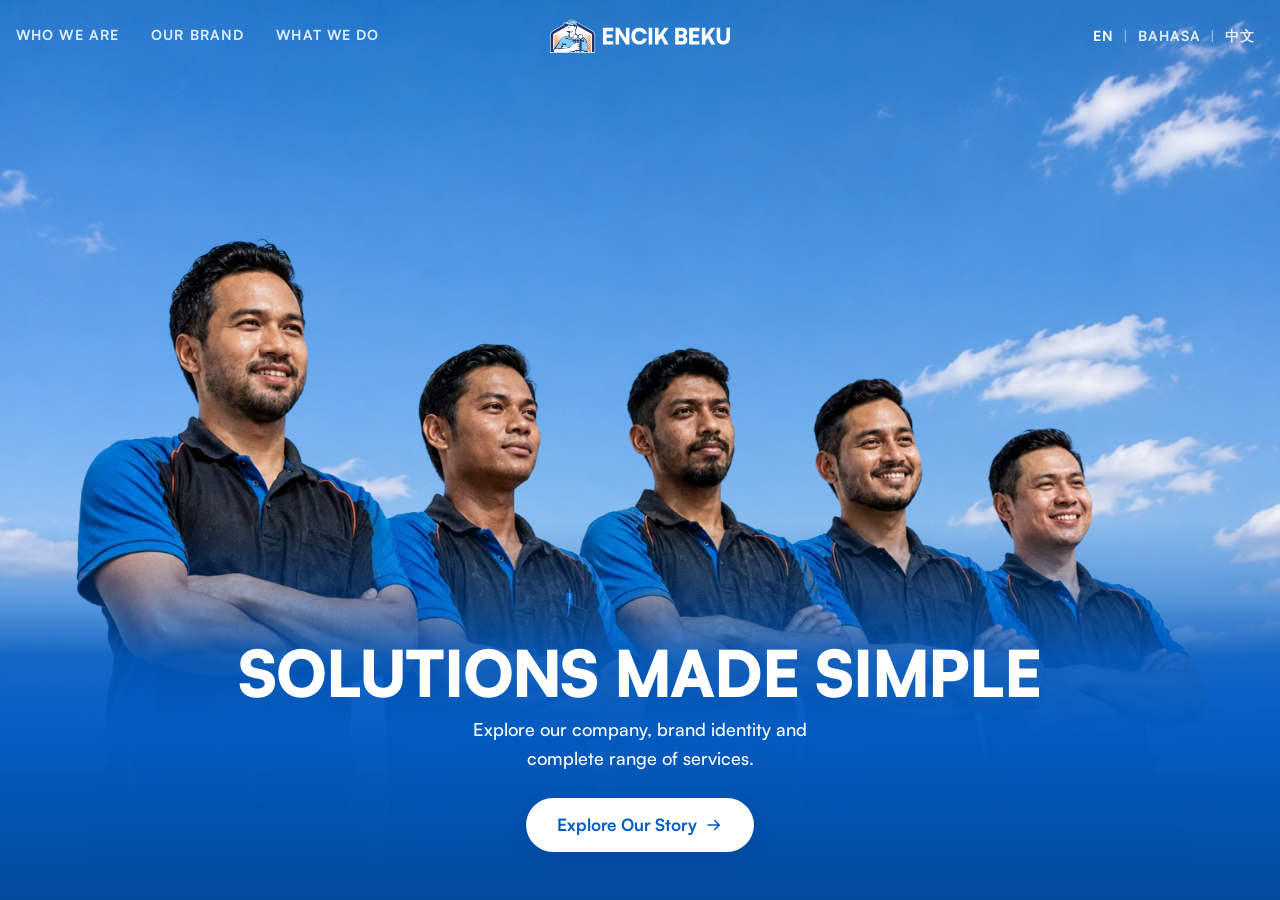
==== commit 45b44dd1: "Light the Who we are banner back up so the technician reads The band shipped in #12 was legible but " ====
--- a/website/index.html
+++ b/website/index.html
@@ -5,9 +5,9 @@
 <meta name="viewport" content="width=device-width, initial-scale=1">
 <title>Encik Beku</title>
 <meta name="description" content="The official source for Encik Beku company information, brand identity and guidelines, official brand assets, and complete service information with pricing.">
-<link rel="stylesheet" href="../fonts/fonts.css?v=mtv1jino">
-<link rel="stylesheet" href="../tokens/tokens.css?v=mtv1jino">
-<link rel="stylesheet" href="site.css?v=mtv1jino">
+<link rel="stylesheet" href="../fonts/fonts.css?v=mtwgd0a5">
+<link rel="stylesheet" href="../tokens/tokens.css?v=mtwgd0a5">
+<link rel="stylesheet" href="site.css?v=mtwgd0a5">
 <link rel="icon" href="../svg/mark/encik-beku-mark-navy.svg">
 <!-- Both layers are above the fold and the page is nothing else, so neither
      should wait on the parser to be discovered. -->
@@ -81,8 +81,8 @@
 
 </main>
 
-<script src="anim.js?v=mtv1jino"></script>
+<script src="anim.js?v=mtwgd0a5"></script>
 <script src="i18n.js"></script>
-<script src="hero.js?v=mtv1jino"></script>
+<script src="hero.js?v=mtwgd0a5"></script>
 </body>
 </html>
